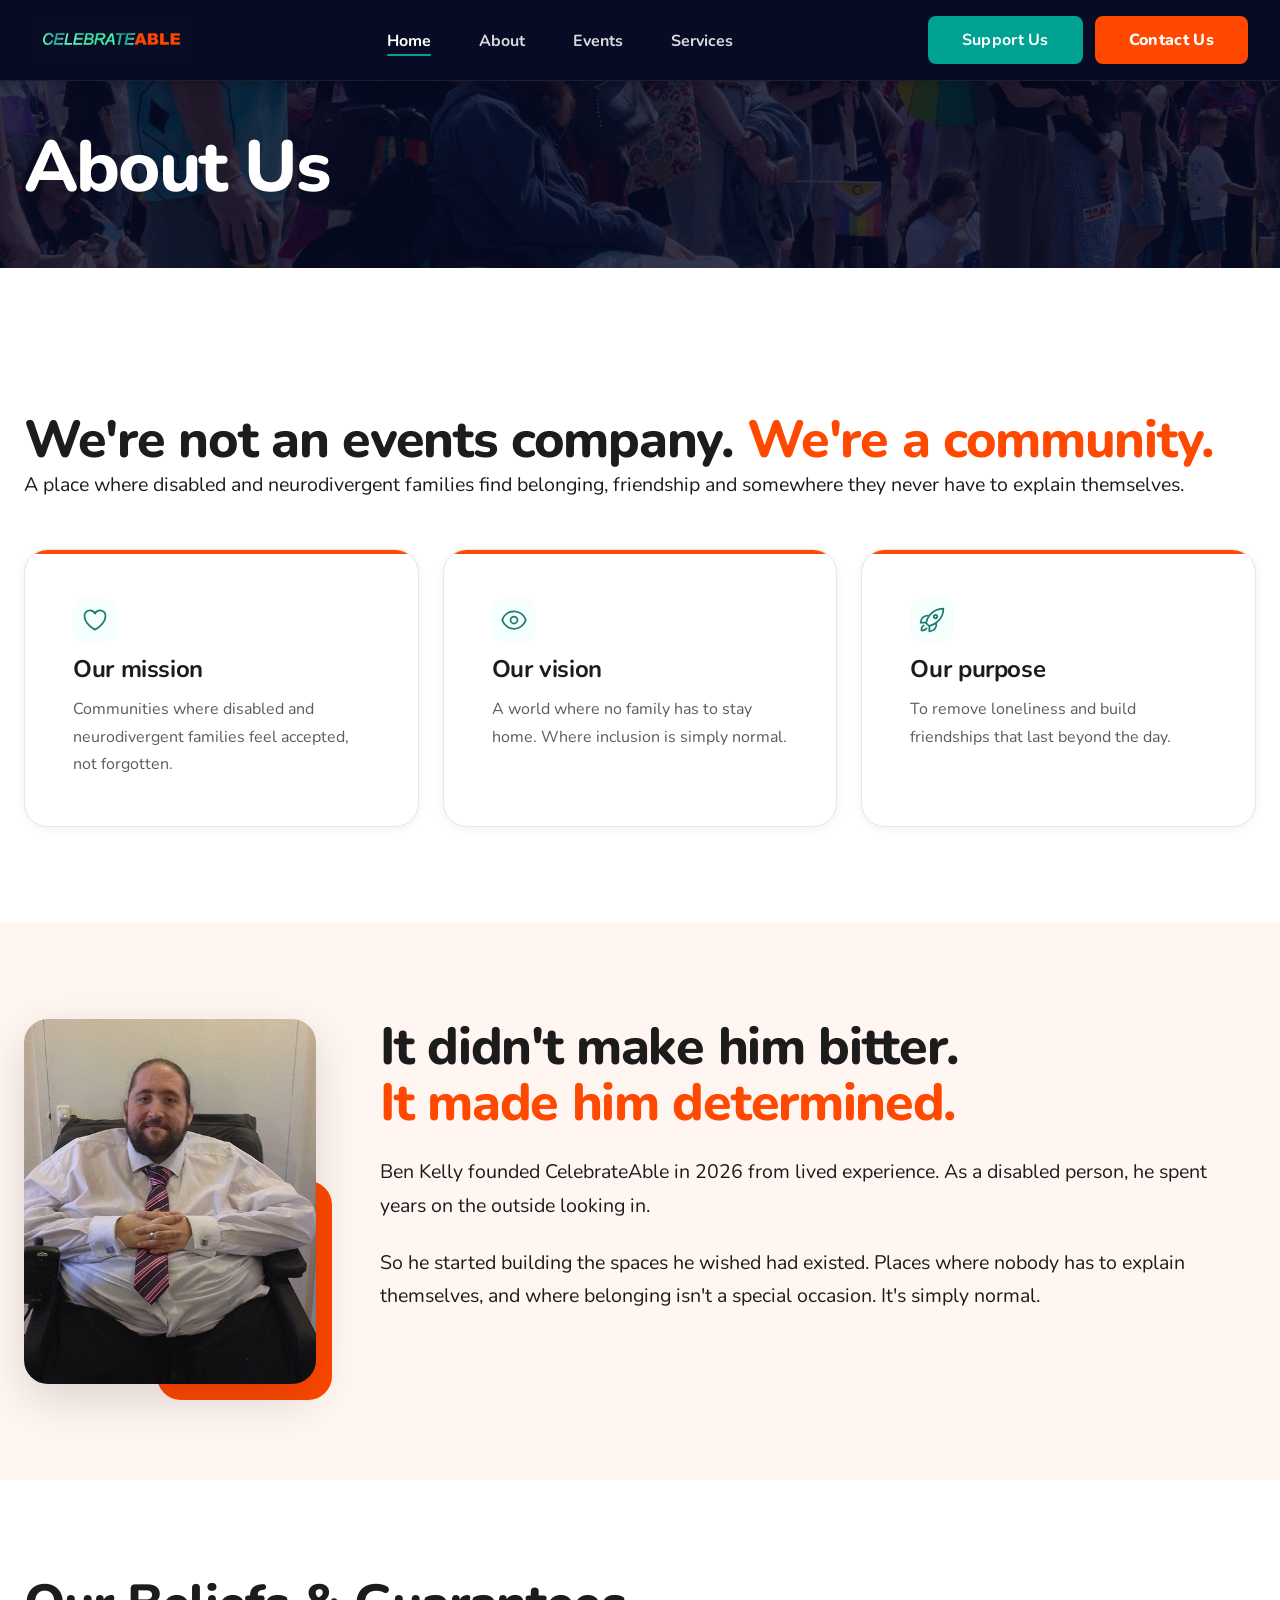
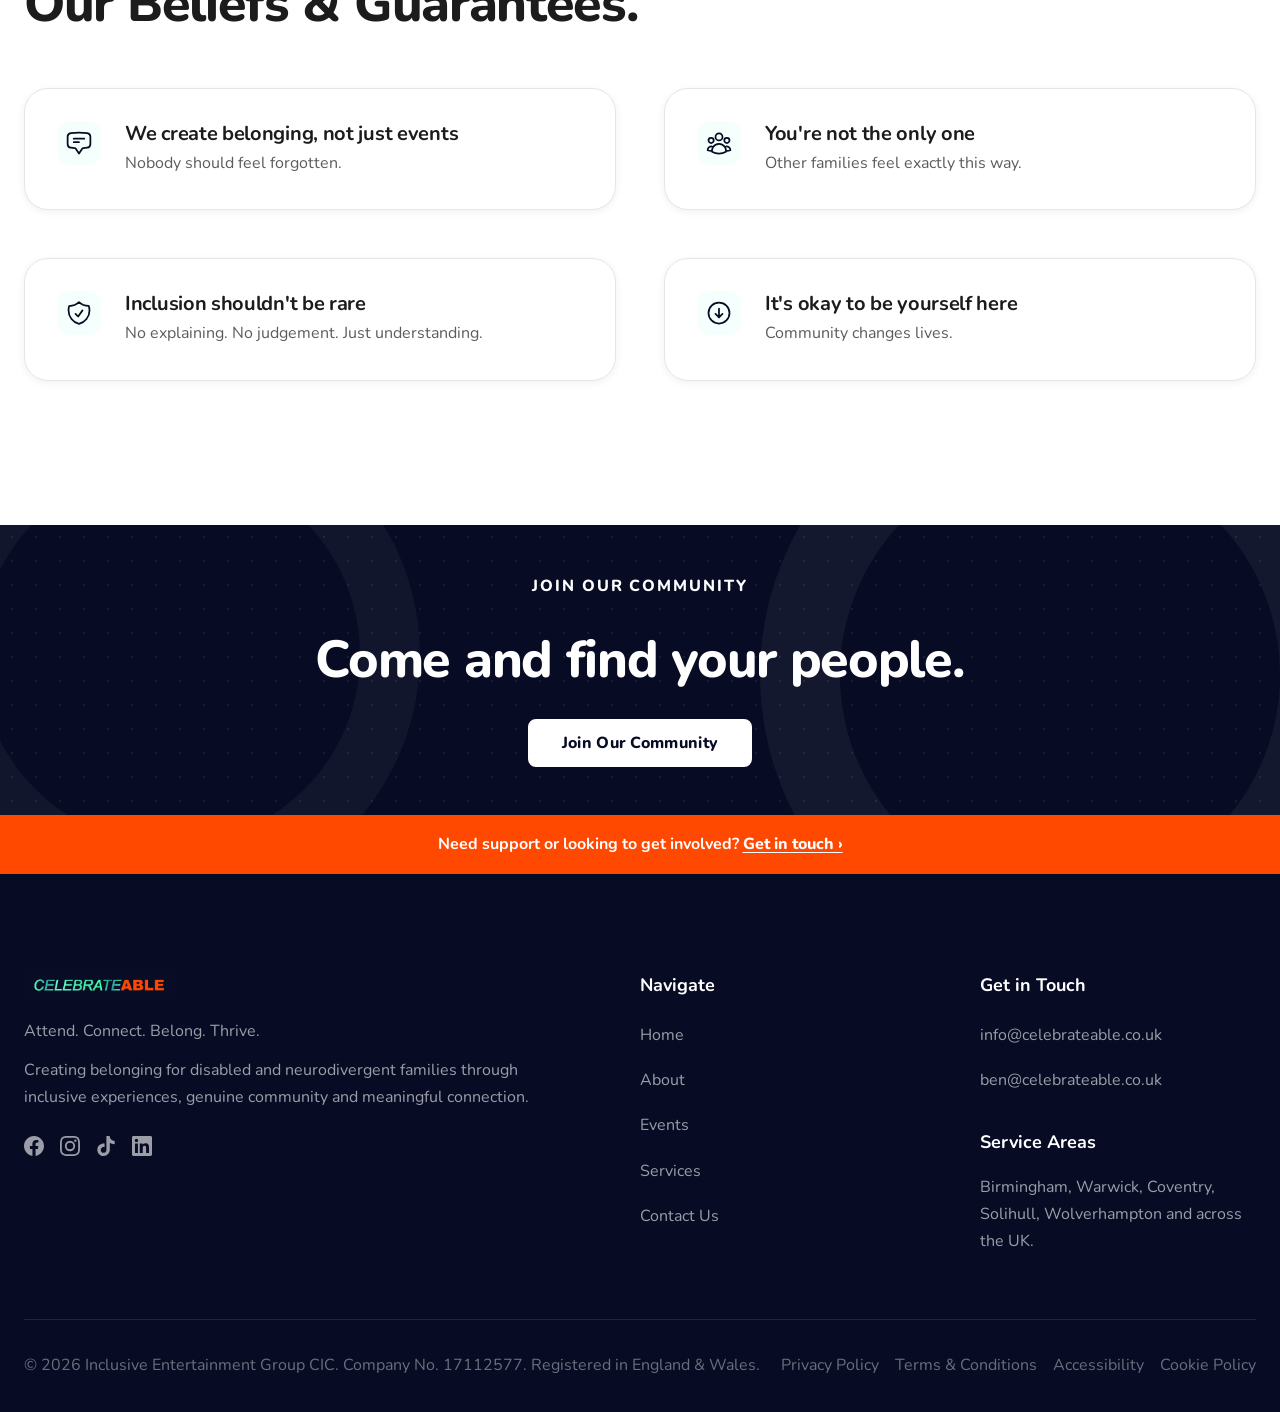
==== about.html @ f2189132 "Latest push - 20.07.26" ====
<!DOCTYPE html>
<html lang="en">
<head>
  <meta charset="UTF-8">
  <meta name="viewport" content="width=device-width, initial-scale=1.0">
  <title>About — CelebrateAble</title>
  <meta name="description" content="CelebrateAble was founded by Ben Kelly from lived experience, to create belonging for disabled and neurodivergent families.">
  <meta name="robots" content="index, follow">
  <link rel="canonical" href="https://celebrateable.co.uk/about">
  <meta property="og:title" content="About — CelebrateAble">
  <meta property="og:description" content="Founded from lived experience to create belonging for disabled and neurodivergent families.">
  <meta property="og:image" content="https://celebrateable.co.uk/assets/images/celebrateable-hero-banner.webp">
  <meta property="og:url" content="https://celebrateable.co.uk/about">
  <meta property="og:type" content="website">
  <link rel="icon" type="image/webp" href="../assets/images/celebrateable-favicon.webp">
  <link rel="apple-touch-icon" href="../assets/images/celebrateable-favicon.webp">
  <link rel="preconnect" href="https://fonts.googleapis.com">
  <link rel="preconnect" href="https://fonts.gstatic.com" crossorigin>
  <link href="https://fonts.googleapis.com/css2?family=Nunito:wght@400;600;700;800&display=swap" rel="stylesheet">
  <link rel="stylesheet" href="../assets/css/base.css">
</head>
<body>

  <!-- NAV -->
  <header>
    <nav class="lmy-nav" aria-label="Main navigation" id="main-nav">
      <div class="lmy-nav__inner">
        <a href="/" class="lmy-nav__logo" aria-label="CelebrateAble home">
          <img src="assets/images/celebrateable-logo.webp" alt="CelebrateAble" width="200" height="34">
        </a>
        <ul class="lmy-nav__links" id="nav-links" role="list">
          <li><a href="/" aria-current="page">Home</a></li>
          <li><a href="about.html">About</a></li>
          <li><a href="events.html">Events</a></li>
          <li><a href="services.html">Services</a></li>
        </ul>
        <div class="lmy-nav__cta">
          <a href="support.html" class="lmy-button lmy-button--primary">Support Us</a>
          <a href="contact.html" class="lmy-button lmy-button--accent">Contact Us</a>
        </div>
        <button class="lmy-nav__toggle" id="nav-toggle" aria-expanded="false" aria-controls="mobile-menu" aria-label="Open navigation menu" type="button">
          <span></span><span></span><span></span>
        </button>
      </div>
      <div class="lmy-nav__mobile-menu" id="mobile-menu" role="navigation" aria-label="Mobile navigation">
        <a href="/">Home</a>
        <a href="about.html">About</a>
        <a href="events.html">Events</a>
        <a href="services.html">Services</a>
        <div class="lmy-nav__mobile-cta">
          <a href="support.html" class="lmy-button lmy-button--secondary">Support Us</a>
          <a href="contact.html" class="lmy-button lmy-button--accent">Contact Us</a>
        </div>
      </div>
    </nav>
  </header>

  <main>

    <!-- ===== PAGE HEADER — compact dark band ===== -->
    <section class="lmy-page-header" aria-labelledby="hero-heading">
      <div class="lmy-container">
        <h1 id="hero-heading">About Us</h1>
      </div>
    </section>


    <div class="lmy-spacer" aria-hidden="true"></div>


    <!-- ===== WHO WE ARE — white opener ===== -->
    <section class="lmy-section-bottom-half" aria-labelledby="whoweare-heading">
      <div class="lmy-container">
        <div class="lmy-text-left lmy-fade-in">
          <h2 id="whoweare-heading">We're not an events company. <em class="lmy__heading-highlight">We're a community.</em></h2>
          <p>A place where disabled and neurodivergent families find belonging, friendship and somewhere they never have to explain themselves.</p>
        </div>
      </div>
    </section>


    <!-- ===== MISSION / VISION / PURPOSE — white ===== -->
    <section class="lmy-section-top-half" aria-labelledby="mvp-heading">
      <div class="lmy-container">
        <div class="lmy-grid">
          <div class="lmy-usp-tile lmy-fade-in">
            <div class="lmy-usp-tile__icon" aria-hidden="true"><svg xmlns="http://www.w3.org/2000/svg" fill="none" viewBox="0 0 24 24" stroke-width="1.5" stroke="currentColor"><path stroke-linecap="round" stroke-linejoin="round" d="M21 8.25c0-2.485-2.099-4.5-4.688-4.5-1.935 0-3.597 1.126-4.312 2.733-.715-1.607-2.377-2.733-4.313-2.733C5.1 3.75 3 5.765 3 8.25c0 7.22 9 12 9 12s9-4.78 9-12z"/></svg></div>
            <h3>Our mission</h3>
            <p class="lmy-text-secondary">Communities where disabled and neurodivergent families feel accepted, not forgotten.</p>
          </div>
          <div class="lmy-usp-tile lmy-fade-in">
            <div class="lmy-usp-tile__icon" aria-hidden="true"><svg xmlns="http://www.w3.org/2000/svg" fill="none" viewBox="0 0 24 24" stroke-width="1.5" stroke="currentColor"><path stroke-linecap="round" stroke-linejoin="round" d="M2.036 12.322a1.012 1.012 0 010-.639C3.423 7.51 7.36 4.5 12 4.5c4.638 0 8.573 3.007 9.963 7.178.07.207.07.431 0 .639C20.577 16.49 16.64 19.5 12 19.5c-4.638 0-8.573-3.007-9.963-7.178z"/><path stroke-linecap="round" stroke-linejoin="round" d="M15 12a3 3 0 11-6 0 3 3 0 016 0z"/></svg></div>
            <h3>Our vision</h3>
            <p class="lmy-text-secondary">A world where no family has to stay home. Where inclusion is simply normal.</p>
          </div>
          <div class="lmy-usp-tile lmy-fade-in">
            <div class="lmy-usp-tile__icon" aria-hidden="true"><svg xmlns="http://www.w3.org/2000/svg" fill="none" viewBox="0 0 24 24" stroke-width="1.5" stroke="currentColor"><path stroke-linecap="round" stroke-linejoin="round" d="M15.59 14.37a6 6 0 01-5.84 7.38v-4.8m5.84-2.58a14.98 14.98 0 006.16-12.12A14.98 14.98 0 009.631 8.41m5.96 5.96a14.926 14.926 0 01-5.841 2.58m-.119-8.54a6 6 0 00-7.381 5.84h4.8m2.581-5.84a14.927 14.927 0 00-2.58 5.84m2.699 2.7c-.103.021-.207.041-.311.06a15.09 15.09 0 01-2.448-2.448 14.9 14.9 0 01.06-.312m-2.24 2.39a4.493 4.493 0 00-1.757 4.306 4.493 4.493 0 004.306-1.758M16.5 9a1.5 1.5 0 11-3 0 1.5 1.5 0 013 0z"/></svg></div>
            <h3>Our purpose</h3>
            <p class="lmy-text-secondary">To remove loneliness and build friendships that last beyond the day.</p>
          </div>
        </div>
      </div>
    </section>





    <!-- ===== BEN'S STORY — light teal ===== -->
    <section class="lmy-section lmy-section--alt-orange" aria-labelledby="story-heading">
      <div class="lmy-container">
        <div class="lmy-story-split">
          <div class="lmy-story__media lmy-fade-in">
            <img src="../assets/images/benkelly.webp" alt="Ben Kelly, founder of CelebrateAble" class="lmy-story__img" loading="lazy">
          </div>
          <div class="lmy-stack lmy-fade-in">
            <h2 class="lmy-story__heading" id="story-heading">It didn't make him bitter.<br><em class="lmy__heading-highlight">It made him determined.</em></h2>
            <p>Ben Kelly founded CelebrateAble in 2026 from lived experience. As a disabled person, he spent years on the outside looking in.</p>
            <p>So he started building the spaces he wished had existed. Places where nobody has to explain themselves, and where belonging isn't a special occasion. It's simply normal.</p>
          </div>
        </div>
      </div>
    </section>






    <!-- ===== THE THINGS WE HOLD TO BE TRUE — light teal ===== -->
    <section class="lmy-section" aria-labelledby="believe-heading">
      <div class="lmy-container">
        <div class="lmy-section-header lmy-text-left lmy-fade-in">
          <h2 id="believe-heading">Our Beliefs & Guarantees.</h2>
        </div>
        <div class="lmy-beliefs lmy-fade-in">
          <div class="lmy-belief">
            <div class="lmy-belief__mark" aria-hidden="true"><svg xmlns="http://www.w3.org/2000/svg" fill="none" viewBox="0 0 24 24" stroke-width="1.5" stroke="currentColor"><path stroke-linecap="round" stroke-linejoin="round" d="M7.5 8.25h9m-9 3H12m-9.75 1.51c0 1.6 1.123 2.994 2.707 3.227 1.129.166 2.27.293 3.423.379.35.026.67.21.865.501L12 21l2.755-4.133a1.14 1.14 0 01.865-.501 48.172 48.172 0 003.423-.379c1.584-.233 2.707-1.626 2.707-3.228V6.741c0-1.602-1.123-2.995-2.707-3.228A48.394 48.394 0 0012 3c-2.392 0-4.744.175-7.043.513C3.373 3.746 2.25 5.14 2.25 6.741v6.018z"/></svg></div>
            <div class="lmy-belief__text">
              <h3>We create belonging, not just events</h3>
              <p>Nobody should feel forgotten.</p>
            </div>
          </div>
          <div class="lmy-belief">
            <div class="lmy-belief__mark" aria-hidden="true"><svg xmlns="http://www.w3.org/2000/svg" fill="none" viewBox="0 0 24 24" stroke-width="1.5" stroke="currentColor"><path stroke-linecap="round" stroke-linejoin="round" d="M18 18.72a9.094 9.094 0 003.741-.479 3 3 0 00-4.682-2.72m.94 3.198l.001.031c0 .225-.012.447-.037.666A11.944 11.944 0 0112 21c-2.17 0-4.207-.576-5.963-1.584A6.062 6.062 0 016 18.719m12 0a5.971 5.971 0 00-.941-3.197m0 0A5.995 5.995 0 0012 12.75a5.995 5.995 0 00-5.058 2.772m0 0a3 3 0 00-4.681 2.72 8.986 8.986 0 003.74.477m.94-3.197a5.971 5.971 0 00-.94 3.197M15 6.75a3 3 0 11-6 0 3 3 0 016 0zm6 3a2.25 2.25 0 11-4.5 0 2.25 2.25 0 014.5 0zm-13.5 0a2.25 2.25 0 11-4.5 0 2.25 2.25 0 014.5 0z"/></svg></div>
            <div class="lmy-belief__text">
              <h3>You're not the only one</h3>
              <p>Other families feel exactly this way.</p>
            </div>
          </div>
          <div class="lmy-belief">
            <div class="lmy-belief__mark" aria-hidden="true"><svg xmlns="http://www.w3.org/2000/svg" fill="none" viewBox="0 0 24 24" stroke-width="1.5" stroke="currentColor"><path stroke-linecap="round" stroke-linejoin="round" d="M9 12.75L11.25 15 15 9.75m-3-7.036A11.959 11.959 0 013.598 6 11.99 11.99 0 003 9.749c0 5.592 3.824 10.29 9 11.623 5.176-1.332 9-6.03 9-11.622 0-1.31-.21-2.571-.598-3.751h-.152c-3.196 0-6.1-1.248-8.25-3.285z"/></svg></div>
            <div class="lmy-belief__text">
              <h3>Inclusion shouldn't be rare</h3>
              <p>No explaining. No judgement. Just understanding.</p>
            </div>
          </div>
          <div class="lmy-belief">
            <div class="lmy-belief__mark" aria-hidden="true"><svg xmlns="http://www.w3.org/2000/svg" fill="none" viewBox="0 0 24 24" stroke-width="1.5" stroke="currentColor"><path stroke-linecap="round" stroke-linejoin="round" d="M9 12.75l3 3m0 0l3-3m-3 3v-7.5M21 12a9 9 0 11-18 0 9 9 0 0118 0z"/></svg></div>
            <div class="lmy-belief__text">
              <h3>It's okay to be yourself here</h3>
              <p>Community changes lives.</p>
            </div>
          </div>
        </div>
      </div>
    </section>



        <div class="lmy-spacer" aria-hidden="true"></div>




  </main>


        <!-- ===== COMMUNITY CTA — bold navy ===== -->
    <section class="lmy-section--blue lmy-section--blue-thin lmy-community-section" aria-labelledby="community-heading">
      <div class="lmy-community-ring" aria-hidden="true"></div>
      <div class="lmy-container">
        <div class="lmy-community-inner lmy-fade-in">
          <p class="lmy-section-label">Join Our community</p>
          <h2 id="community-heading">Come and find your people.</h2>
          <a href="events.html" class="lmy-button lmy-button--blue">Join Our Community</a>
        </div>
      </div>
    </section>



  <!-- ORANGE CTA BAR -->
  <div class="lmy-cta-bar" role="complementary" aria-label="Quick support link">
    <div class="lmy-cta-bar__inner">
      <p>Need support or looking to get involved? <a href="contact-us.html">Get in touch &rsaquo;</a></p>
    </div>
  </div>

  <!-- FOOTER -->
  <footer class="lmy-footer" aria-label="Site footer">
    <div class="lmy-container">
      <div class="lmy-footer__inner">
        <div class="lmy-footer__brand">
          <img src="../assets/images/celebrateable-logo.webp" alt="CelebrateAble" class="lmy-footer__logo" width="200" height="32">
          <p>Attend. Connect. Belong. Thrive.</p>
          <p>Creating belonging for disabled and neurodivergent families through inclusive experiences, genuine community and meaningful connection.</p>
          <div class="lmy-footer__social" aria-label="Social media links">
            <a href="https://facebook.com/profile.php?id=61583597405383" aria-label="Facebook" rel="noopener noreferrer" target="_blank"><svg xmlns="http://www.w3.org/2000/svg" width="20" height="20" fill="currentColor" viewBox="0 0 24 24" aria-hidden="true"><path d="M24 12.073c0-6.627-5.373-12-12-12s-12 5.373-12 12c0 5.99 4.388 10.954 10.125 11.854v-8.385H7.078v-3.47h3.047V9.43c0-3.007 1.792-4.669 4.533-4.669 1.312 0 2.686.235 2.686.235v2.953H15.83c-1.491 0-1.956.925-1.956 1.874v2.25h3.328l-.532 3.47h-2.796v8.385C19.612 23.027 24 18.062 24 12.073z"/></svg></a>
            <a href="https://instagram.com/CelebrateAbleUK" aria-label="Instagram" rel="noopener noreferrer" target="_blank"><svg xmlns="http://www.w3.org/2000/svg" width="20" height="20" fill="currentColor" viewBox="0 0 24 24" aria-hidden="true"><path d="M12 2.163c3.204 0 3.584.012 4.85.07 3.252.148 4.771 1.691 4.919 4.919.058 1.265.069 1.645.069 4.849 0 3.205-.012 3.584-.069 4.849-.149 3.225-1.664 4.771-4.919 4.919-1.266.058-1.644.07-4.85.07-3.204 0-3.584-.012-4.849-.07-3.26-.149-4.771-1.699-4.919-4.92-.058-1.265-.07-1.644-.07-4.849 0-3.204.013-3.583.07-4.849.149-3.227 1.664-4.771 4.919-4.919 1.266-.057 1.645-.069 4.849-.069zM12 0C8.741 0 8.333.014 7.053.072 2.695.272.273 2.69.073 7.052.014 8.333 0 8.741 0 12c0 3.259.014 3.668.072 4.948.2 4.358 2.618 6.78 6.98 6.98C8.333 23.986 8.741 24 12 24c3.259 0 3.668-.014 4.948-.072 4.354-.2 6.782-2.618 6.979-6.98.059-1.28.073-1.689.073-4.948 0-3.259-.014-3.667-.072-4.947-.196-4.354-2.617-6.78-6.979-6.98C15.668.014 15.259 0 12 0zm0 5.838a6.162 6.162 0 100 12.324 6.162 6.162 0 000-12.324zM12 16a4 4 0 110-8 4 4 0 010 8zm6.406-11.845a1.44 1.44 0 100 2.881 1.44 1.44 0 000-2.881z"/></svg></a>
            <a href="https://tiktok.com/@celebrateableuk" aria-label="TikTok" rel="noopener noreferrer" target="_blank"><svg xmlns="http://www.w3.org/2000/svg" width="20" height="20" fill="currentColor" viewBox="0 0 24 24" aria-hidden="true"><path d="M12.525.02c1.31-.02 2.61-.01 3.91-.02.08 1.53.63 3.09 1.75 4.17 1.12 1.11 2.7 1.62 4.24 1.79v4.03c-1.44-.05-2.89-.35-4.2-.97-.57-.26-1.1-.59-1.62-.93-.01 2.92.01 5.84-.02 8.75-.08 1.4-.54 2.79-1.35 3.94-1.31 1.92-3.58 3.17-5.91 3.21-1.43.08-2.86-.31-4.08-1.03-2.02-1.19-3.44-3.37-3.65-5.71-.02-.5-.03-1-.01-1.49.18-1.9 1.12-3.72 2.58-4.96 1.66-1.44 3.98-2.13 6.15-1.72.02 1.48-.04 2.96-.04 4.44-.99-.32-2.15-.23-3.02.37-.63.41-1.11 1.04-1.36 1.75-.21.51-.15 1.07-.14 1.61.24 1.64 1.82 3.02 3.5 2.87 1.12-.01 2.19-.66 2.77-1.61.19-.33.4-.67.41-1.06.1-1.79.06-3.57.07-5.36.01-4.03-.01-8.05.02-12.07z"/></svg></a>
            <a href="https://linkedin.com/company/celebrateableuk" aria-label="LinkedIn" rel="noopener noreferrer" target="_blank"><svg xmlns="http://www.w3.org/2000/svg" width="20" height="20" fill="currentColor" viewBox="0 0 24 24" aria-hidden="true"><path d="M20.447 20.452h-3.554v-5.569c0-1.328-.027-3.037-1.852-3.037-1.853 0-2.136 1.445-2.136 2.939v5.667H9.351V9h3.414v1.561h.046c.477-.9 1.637-1.85 3.37-1.85 3.601 0 4.267 2.37 4.267 5.455v6.286zM5.337 7.433a2.062 2.062 0 01-2.063-2.065 2.064 2.064 0 112.063 2.065zm1.782 13.019H3.555V9h3.564v11.452zM22.225 0H1.771C.792 0 0 .774 0 1.729v20.542C0 23.227.792 24 1.771 24h20.451C23.2 24 24 23.227 24 22.271V1.729C24 .774 23.2 0 22.222 0h.003z"/></svg></a>
          </div>
        </div>
        <div>
          <p class="lmy-footer__heading">Navigate</p>
          <ul class="lmy-footer__links">
            <li><a href="../index.html">Home</a></li>
            <li><a href="about.html">About</a></li>
            <li><a href="events.html">Events</a></li>
            <li><a href="services.html">Services</a></li>
            <li><a href="contact-us.html">Contact Us</a></li>
          </ul>
        </div>
        <div>
          <p class="lmy-footer__heading">Get in Touch</p>
          <ul class="lmy-footer__links">
            <li><a href="mailto:info@celebrateable.co.uk">info@celebrateable.co.uk</a></li>
            <li><a href="mailto:ben@celebrateable.co.uk">ben@celebrateable.co.uk</a></li>
          </ul>
          <p class="lmy-footer__heading lmy-footer__heading--spaced">Service Areas</p>
          <p class="lmy-footer__note">Birmingham, Warwick, Coventry, Solihull, Wolverhampton and across the UK.</p>
        </div>
      </div>
      <div class="lmy-footer__bottom">
        <p>&copy; 2026 Inclusive Entertainment Group CIC. Company No. 17112577. Registered in England &amp; Wales.</p>
        <nav class="lmy-footer__legal" aria-label="Legal pages">
          <a href="privacy-policy.html">Privacy Policy</a>
          <a href="terms-and-conditions.html">Terms &amp; Conditions</a>
          <a href="accessibility-statement.html">Accessibility</a>
          <a href="cookie-policy.html">Cookie Policy</a>
        </nav>
      </div>
    </div>
  </footer>

  <script src="../assets/js/nav.js" type="module"></script>
  <script src="../assets/js/animations.js" type="module"></script>
  <script src="../assets/js/main.js" type="module"></script>

</body>
</html>
---- assets/css/base.css ----
/* ============================================================
   1. TOKENS
   ============================================================ */

:root {
  /* Brand */
  --lmy-color-brand-primary:         #00A393;
  --lmy-color-brand-primary-hover:   #008578;
  --lmy-color-brand-accent:          #FF4800;
  --lmy-color-brand-accent-hover:    #D93E00;

  /* Pastels — light versions of brand colours */
  --lmy-color-bg-teal-light:         #E8F7F6;
  --lmy-color-bg-orange-light:       #FFF0EB;

  /* Neutrals */
  --lmy-color-neutral-900:           #111916;
  --lmy-color-neutral-700:           #5C5C5C;
  --lmy-color-neutral-300:           #DDDDDD;
  --lmy-color-white:                 #FFFFFF;

  /* Backgrounds */
  --lmy-color-bg-base:               #FFFFFF;
  --lmy-color-bg-section:            #f4fffe;
  --lmy-color-bg-section-alt:        #fff6f2;
  --lmy-color-bg-surface:            #D4EFED;
  --lmy-color-bg-dark:               #070C24;



  /* Text */
  --lmy-color-text-primary:          #1C1C1C;
  --lmy-color-text-secondary:        #5C5C5C;
  --lmy-color-text-inverse:          #FFFFFF;
  --lmy-color-text-accent:           #1A7D70;

  /* Borders */
  --lmy-color-border-primary:        #E2E8E7;
  --lmy-color-border-focus:          #1A7D70;

  /* States */
  --lmy-color-disabled:              #DDDDDD;

  /* Typography */
  --lmy-font-family-heading:         'Nunito', sans-serif;
  --lmy-font-family-body:            'Nunito', sans-serif;
  --lmy-font-size-h1:                4.5rem;
  --lmy-font-size-h2:                3.25rem;
  --lmy-font-size-h3:                1.5rem;
  --lmy-font-size-h4:                1.25rem;
  --lmy-font-size-h5:                1.125rem;
  --lmy-font-size-body:              1.225rem;
  --lmy-font-size-body-sm:           1rem;
  --lmy-font-size-button:            1rem;
  --lmy-font-size-caption:           1rem;
  --lmy-font-weight-heading:         800;
  --lmy-font-weight-subheading:      700;
  --lmy-font-weight-body:            400;
  --lmy-font-weight-button:          700;
  --lmy-line-height-heading:         1.08;
  --lmy-line-height-body:            1.7;
  --lmy-line-height-button:          1;
  --lmy-letter-spacing-heading:      -0.025em;
  --lmy-letter-spacing-body:         0em;
  --lmy-letter-spacing-button:       0.02em;
  --lmy-letter-spacing-label:        0.12em;

  /* Spacing (px) */
  --lmy-space-2xs:  4px;
  --lmy-space-xs:   8px;
  --lmy-space-sm:   12px;
  --lmy-space-md:   16px;
  --lmy-space-lg:   24px;
  --lmy-space-xl:   32px;
  --lmy-space-2xl:  48px;
  --lmy-space-3xl:  64px;
  --lmy-space-4xl:  96px;
  --lmy-space-5xl:  128px;

  /* Layout */
  --lmy-container-max-width:         1320px;
  --lmy-container-max-width-wide:    1480px;
  --lmy-container-max-width-narrow:  820px;
  --lmy-container-padding:           24px;
  --lmy-section-padding-y:           96px;
  --lmy-grid-gap:                    24px;
  --lmy-section-padding-y-half: 48px;


  /* Radius (px) */
  --lmy-radius-sm:   4px;
  --lmy-radius-md:   8px;
  --lmy-radius-lg:   12px;
  --lmy-radius-xl:   16px;
  --lmy-radius-2xl:  24px;
  --lmy-radius-3xl:  32px;
  --lmy-radius-pill: 999px;

  /* Borders */
  --lmy-border-width: 1px;
  --lmy-border-style: solid;

  /* Shadows */
  --lmy-shadow-sm:      0 2px 8px rgba(0,0,0,0.06);
  --lmy-shadow-md:      0 4px 16px rgba(0,0,0,0.08);
  --lmy-shadow-lg:      0 8px 32px rgba(0,0,0,0.10);
  --lmy-shadow-xl:      0 16px 48px rgba(0,0,0,0.14);
  --lmy-shadow-accent:  0 8px 32px rgba(255,72,0,0.30);
  --lmy-shadow-primary: 0 8px 32px rgba(0,163,147,0.28);

  /* Transitions */
  --lmy-transition-fast:     150ms ease;
  --lmy-transition-standard: 250ms ease;
  --lmy-transition-slow:     400ms ease;

  /* Z-index */
  --lmy-z-dropdown: 100;
  --lmy-z-sticky:   200;

  /* Buttons */
  --lmy-button-padding-y: 14px;
  --lmy-button-padding-x: 32px;
  --lmy-button-radius:    var(--lmy-radius-md);
}


/* ============================================================
   2. RESET & BASE
   ============================================================ */

*,
*::before,
*::after {
  box-sizing: border-box;
  margin: 0;
  padding: 0;
}

html {
  scroll-behavior: smooth;
  -webkit-text-size-adjust: 100%;
}

body {
  background-color: var(--lmy-color-bg-base);
  color: var(--lmy-color-text-primary);
  font-family: var(--lmy-font-family-body);
  font-size: var(--lmy-font-size-body);
  font-weight: var(--lmy-font-weight-body);
  line-height: var(--lmy-line-height-body);
  -webkit-font-smoothing: antialiased;
  padding-top: 68px;
}

img,
video {
  display: block;
  max-width: 100%;
  height: auto;
}

a {
  color: var(--lmy-color-text-accent);
  text-decoration: underline;
  transition: color var(--lmy-transition-fast);
}

a:hover {
  color: var(--lmy-color-brand-primary-hover);
}

ul,
ol {
  list-style: none;
}

button {
  cursor: pointer;
  border: none;
  background: none;
  font-family: inherit;
}

input,
textarea,
select {
  font-family: inherit;
  font-size: var(--lmy-font-size-body-sm);
}

blockquote {
  margin: 0;
}

@media (prefers-reduced-motion: reduce) {
  *,
  *::before,
  *::after {
    animation-duration: 0.01ms !important;
    transition-duration: 0.01ms !important;
    scroll-behavior: auto !important;
  }
}


/* ============================================================
   3. TYPOGRAPHY
   ============================================================ */

h1,
.h1 {
  font-family: var(--lmy-font-family-heading);
  font-size: var(--lmy-font-size-h1);
  font-weight: 800;
  line-height: var(--lmy-line-height-heading);
  letter-spacing: var(--lmy-letter-spacing-heading);
  color: var(--lmy-color-text-primary);
}

h2,
.h2 {
  font-family: var(--lmy-font-family-heading);
  font-size: var(--lmy-font-size-h2);
  font-weight: 800;
  line-height: var(--lmy-line-height-heading);
  letter-spacing: var(--lmy-letter-spacing-heading);
  color: var(--lmy-color-text-primary);
}

h3,
.h3 {
  font-family: var(--lmy-font-family-heading);
  font-size: var(--lmy-font-size-h3);
  font-weight: 700;
  line-height: 1.25;
  letter-spacing: -0.015em;
  color: var(--lmy-color-text-primary);
}

h4,
.h4 {
  font-family: var(--lmy-font-family-heading);
  font-size: var(--lmy-font-size-h4);
  font-weight: 700;
  line-height: 1.3;
  letter-spacing: -0.01em;
  color: var(--lmy-color-text-primary);
}

h5,
.h5 {
  font-family: var(--lmy-font-family-heading);
  font-size: var(--lmy-font-size-h5);
  font-weight: 700;
  line-height: 1.4;
  color: var(--lmy-color-text-primary);
}

p {
  font-size: var(--lmy-font-size-body);
  line-height: var(--lmy-line-height-body);
  color: var(--lmy-color-text-primary);
}

.lmy-text-center p {
  margin-left: auto;
  margin-right: auto;
}

.lmy-text-secondary {
  color: var(--lmy-color-text-secondary);
  font-size: var(--lmy-font-size-body-sm);
}

.lmy-section-label {
  display: inline-block;
  font-size: var(--lmy-font-size-caption);
  font-weight: 800;
  letter-spacing: var(--lmy-letter-spacing-label);
  text-transform: uppercase;
  color: var(--lmy-color-brand-accent);
}

/* On dark teal backgrounds, the label softens to white */
.lmy-section--teal .lmy-section-label {
  color: rgba(255, 255, 255, 0.75);
}


.lmy__heading-highlight {
  font-style: normal;
  color: var(--lmy-color-brand-accent);
}



/* ============================================================
   4. UTILITIES
   ============================================================ */

.lmy-stack {
  display: flex;
  flex-direction: column;
  gap: var(--lmy-space-lg);
}

.lmy-stack--sm {
  gap: var(--lmy-space-sm);
}

.lmy-stack--md {
  gap: var(--lmy-space-md);
}

.lmy-stack--xl {
  gap: var(--lmy-space-xl);
}

.lmy-stack--2xl {
  gap: var(--lmy-space-2xl);
}

.lmy-cluster {
  display: flex;
  flex-wrap: wrap;
  gap: var(--lmy-space-md);
  align-items: center;
}


.lmy-hero-cluster {
  display: flex;
  flex-wrap: wrap;
  gap: var(--lmy-space-md);
  align-items: center;
  margin-top: var(--lmy-space-lg);
}



.lmy-grid {
  display: grid;
  grid-template-columns: 1fr;
  gap: var(--lmy-grid-gap);
}

.lmy-grid--2col {
  display: grid;
  grid-template-columns: 1fr;
  gap: var(--lmy-grid-gap);
}

.lmy-flex {
  display: flex;
}

.lmy-align-center {
  align-items: center;
}

.lmy-align-start {
  align-items: flex-start;
}

.lmy-justify-center {
  justify-content: center;
}

.lmy-justify-between {
  justify-content: space-between;
}

.lmy-text-center {
  text-align: center;
}

.lmy-text-left {
  text-align: left;
}

/* Spacing helpers — replace one-off inline margins */
.lmy-mt-lg {
  margin-top: var(--lmy-space-lg);
}

.lmy-mt-xl {
  margin-top: var(--lmy-space-xl);
}

.lmy-mt-2xl {
  margin-top: var(--lmy-space-2xl);
}

.lmy-width-auto {
  width: auto;
}

.lmy-sr-only {
  position: absolute;
  width: 1px;
  height: 1px;
  padding: 0;
  margin: -1px;
  overflow: hidden;
  clip: rect(0, 0, 0, 0);
  white-space: nowrap;
  border: 0;
}

@media (min-width: 768px) {
  .lmy-grid {
    grid-template-columns: repeat(2, 1fr);
  }

  .lmy-grid--2col {
    grid-template-columns: repeat(2, 1fr);
  }
}

@media (min-width: 1200px) {
  .lmy-grid {
    grid-template-columns: repeat(3, 1fr);
  }
}


/* ============================================================
   5. COMPONENTS
   ============================================================ */

/* --- Buttons --- */

.lmy-button {
  display: inline-flex;
  align-items: center;
  justify-content: center;
  gap: var(--lmy-space-xs);
  padding: var(--lmy-button-padding-y) var(--lmy-button-padding-x);
  border-radius: var(--lmy-button-radius);
  font-family: var(--lmy-font-family-body);
  font-size: var(--lmy-font-size-button);
  font-weight: 700;
  letter-spacing: var(--lmy-letter-spacing-button);
  line-height: var(--lmy-line-height-button);
  text-decoration: none;
  transition:
    background-color var(--lmy-transition-standard),
    color var(--lmy-transition-standard),
    box-shadow var(--lmy-transition-standard),
    border-color var(--lmy-transition-standard),
    transform var(--lmy-transition-fast);
  cursor: pointer;
  border: 2px solid transparent;
  white-space: nowrap;
}

.lmy-button:focus-visible {
  outline: 2px solid var(--lmy-color-border-focus);
  outline-offset: 3px;
}

.lmy-button--primary {
  background-color: var(--lmy-color-brand-primary);
  color: #fff;
  border-color: var(--lmy-color-brand-primary);
}

.lmy-button--primary:hover {
  background-color: var(--lmy-color-brand-primary-hover);
  border-color: var(--lmy-color-brand-primary-hover);
  box-shadow: var(--lmy-shadow-primary);
  color: #fff;
  transform: translateY(-1px);
}

.lmy-button--accent {
  background-color: var(--lmy-color-brand-accent);
  color: #fff;
  border-color: var(--lmy-color-brand-accent);
  font-weight: 800;
}

.lmy-button--accent:hover {
  background-color: var(--lmy-color-brand-accent-hover);
  border-color: var(--lmy-color-brand-accent-hover);
  color: #fff;
  transform: translateY(-1px);
  box-shadow: var(--lmy-shadow-accent);
}

.lmy-button--secondary {
  background-color: transparent;
  color: var(--lmy-color-brand-primary);
  border-color: var(--lmy-color-brand-primary);
}

.lmy-button--secondary:hover {
  background-color: var(--lmy-color-brand-primary);
  color: #fff;
  transform: translateY(-1px);
}

.lmy-button--dark-blue {
  background-color: var(--lmy-color-bg-dark);
  color: var(--lmy-color-bg-base);
  border-color: var(--lmy-color-bg-dark);
}

.lmy-button--dark-blue:hover {
  background-color: var(--lmy-color-bg-dark);
  color: var(--lmy-color-bg-base);
  transform: translateY(-1px);
}


.lmy-button--white {
  background-color: #fff;
  color: var(--lmy-color-brand-primary);
  border-color: #fff;
  font-weight: 800;
}

.lmy-button--blue {
  background-color: #fff;
  color: var(--lmy-color-bg-dark);
  border-color: #fff;
  font-weight: 800;
}


.lmy-button--white:hover {
  background-color: var(--lmy-color-bg-section);
  border-color: var(--lmy-color-bg-section);
  transform: translateY(-1px);
}

.lmy-button--white-outline {
  background-color: transparent;
  color: #fff;
  border-color: rgba(255, 255, 255, 0.55);
}

.lmy-button--white-outline:hover {
  background-color: rgba(255, 255, 255, 0.12);
  border-color: #fff;
  color: #fff;
}

.lmy-button--ghost {
  background-color: transparent;
  color: var(--lmy-color-brand-primary);
  border-color: transparent;
}

.lmy-button--ghost:hover {
  color: var(--lmy-color-brand-primary-hover);
}

.lmy-button--full {
  width: 100%;
}

.lmy-button--disabled,
.lmy-button[disabled] {
  background-color: var(--lmy-color-disabled);
  color: var(--lmy-color-text-secondary);
  border-color: var(--lmy-color-disabled);
  pointer-events: none;
}

@media (max-width: 767px) {
  .lmy-button {
    width: 100%;
    justify-content: center;
  }

  .lmy-cluster .lmy-button {
    flex: 1 1 100%;
  }
}

/* --- Cards --- */

.lmy-card {
  background-color: #fff;
  border-radius: var(--lmy-radius-2xl);
  box-shadow: var(--lmy-shadow-sm);
  border: 1px solid var(--lmy-color-border-primary);
  overflow: hidden;
  display: flex;
  flex-direction: column;
  transition:
    transform var(--lmy-transition-standard),
    box-shadow var(--lmy-transition-standard);
}

.lmy-card:hover {
  transform: translateY(-4px);
  box-shadow: var(--lmy-shadow-lg);
}

.lmy-card__image {
  overflow: hidden;
  flex-shrink: 0;
}

.lmy-card__image img {
  width: 100%;
  height: 220px;
  object-fit: cover;
  display: block;
  transition: transform var(--lmy-transition-slow);
}

.lmy-card:hover .lmy-card__image img {
  transform: scale(1.04);
}

.lmy-card__body {
  padding: var(--lmy-space-xl);
  display: flex;
  flex-direction: column;
  gap: var(--lmy-space-md);
  flex: 1;
}

/* --- Badges --- */

.lmy-badge {
  display: inline-flex;
  align-items: center;
  padding: 5px 14px;
  border-radius: 4px;
  font-size: var(--lmy-font-size-caption);
  font-weight: 700;
  letter-spacing: 0.06em;
  text-transform: uppercase;
  line-height: 1;
}

.lmy-badge--primary {
  background-color: var(--lmy-color-brand-primary);
  color: #fff;
  padding: 12px 24px;
  margin-bottom: 8px;
  border-radius: 12px;
}

.lmy-badge--accent {
  background-color: var(--lmy-color-brand-accent);
  color: #fff;
  padding: 12px;
  opacity: 0.5;
  margin-bottom: 8px;
}

.lmy-badge--neutral {
  background-color: var(--lmy-color-bg-dark);
  color: var(--lmy-color-text-inverse);
  padding: 12px;
  opacity: 0.8;
  margin-bottom: 8px;
}

/* --- Inputs --- */

.lmy-label {
  display: block;
  font-size: var(--lmy-font-size-body-sm);
  font-weight: 700;
  color: var(--lmy-color-text-primary);
  margin-bottom: var(--lmy-space-xs);
}

.lmy-input,
.lmy-textarea,
.lmy-select {
  width: 100%;
  padding: var(--lmy-space-sm) var(--lmy-space-md);
  border-radius: var(--lmy-radius-md);
  border: 1px solid var(--lmy-color-border-primary);
  background-color: #fff;
  color: var(--lmy-color-text-primary);
  font-size: var(--lmy-font-size-body-sm);
  font-family: inherit;
  transition:
    border-color var(--lmy-transition-fast),
    box-shadow var(--lmy-transition-fast);
  appearance: none;
}

.lmy-input:focus,
.lmy-textarea:focus,
.lmy-select:focus {
  outline: none;
  border-color: var(--lmy-color-border-focus);
  box-shadow: 0 0 0 3px rgba(26, 125, 112, 0.15);
}

.lmy-textarea {
  resize: vertical;
  min-height: 120px;
}

/* --- Navigation --- */

.lmy-nav {
  background-color: var(--lmy-color-bg-dark);
  position: fixed;
  top: 0;
  left: 0;
  right: 0;
  width: 100%;
  z-index: var(--lmy-z-sticky);
  border-bottom: 1px solid rgba(255, 255, 255, 0.08);
  box-shadow: 0 2px 12px rgba(0, 0, 0, 0.25);
}

.lmy-nav__inner {
  width: 100%;
  padding: 0 var(--lmy-space-xl);
  display: flex;
  align-items: center;
  justify-content: space-between;
  gap: var(--lmy-space-lg);
  height: 80px;
}

.lmy-nav__logo {
  flex-shrink: 0;
  text-decoration: none;
  line-height: 1;
}

.lmy-nav__logo img {
  height: 34px;
  width: auto;
  display: block;
}

.lmy-nav__links {
  display: none;
  gap: var(--lmy-space-2xl);
  list-style: none;
  margin: 0 auto;
}

.lmy-nav__links a {
  font-size: var(--lmy-font-size-body-sm);
  font-weight: 700;
  color: rgba(255, 255, 255, 0.85);
  text-decoration: none;
  transition: color var(--lmy-transition-fast);
  white-space: nowrap;
  position: relative;
  padding-bottom: 2px;
}

.lmy-nav__links a::after {
  content: '';
  position: absolute;
  bottom: -2px;
  left: 0;
  right: 0;
  height: 2px;
  background-color: var(--lmy-color-brand-primary);
  border-radius: var(--lmy-radius-pill);
  transform: scaleX(0);
  transition: transform var(--lmy-transition-standard);
}

.lmy-nav__links a:hover::after,
.lmy-nav__links a[aria-current="page"]::after {
  transform: scaleX(1);
}

.lmy-nav__links a:hover,
.lmy-nav__links a[aria-current="page"] {
  color: #fff;
}

.lmy-nav__cta {
  display: none;
  gap: var(--lmy-space-sm);
  align-items: center;
  flex-shrink: 0;
}

.lmy-nav__toggle {
  display: flex;
  flex-direction: column;
  justify-content: center;
  gap: 5px;
  width: 44px;
  height: 44px;
  padding: var(--lmy-space-xs);
  cursor: pointer;
  background: none;
  border: none;
  flex-shrink: 0;
}

.lmy-nav__toggle span {
  display: block;
  width: 22px;
  height: 2px;
  background-color: #fff;
  border-radius: var(--lmy-radius-pill);
  transition:
    transform var(--lmy-transition-standard),
    opacity var(--lmy-transition-standard);
  transform-origin: center;
}

.lmy-nav__toggle:focus-visible {
  outline: 2px solid var(--lmy-color-border-focus);
  outline-offset: 2px;
  border-radius: var(--lmy-radius-sm);
}

.lmy-nav--open .lmy-nav__toggle span:nth-child(1) {
  transform: translateY(7px) rotate(45deg);
}

.lmy-nav--open .lmy-nav__toggle span:nth-child(2) {
  opacity: 0;
  transform: scaleX(0);
}

.lmy-nav--open .lmy-nav__toggle span:nth-child(3) {
  transform: translateY(-7px) rotate(-45deg);
}

.lmy-nav__mobile-menu {
  display: none;
  flex-direction: column;
  position: absolute;
  top: 68px;
  left: 0;
  right: 0;
  background-color: var(--lmy-color-bg-dark);
  border-bottom: 1px solid rgba(255, 255, 255, 0.08);
  padding: var(--lmy-space-lg) var(--lmy-space-xl);
  box-shadow: var(--lmy-shadow-md);
  transform: translateY(-8px);
  opacity: 0;
  transition:
    transform var(--lmy-transition-standard),
    opacity var(--lmy-transition-standard);
  pointer-events: none;
}

.lmy-nav--open .lmy-nav__mobile-menu {
  display: flex;
  transform: translateY(0);
  opacity: 1;
  pointer-events: auto;
}

.lmy-nav__mobile-menu a {
  font-size: var(--lmy-font-size-body);
  font-weight: 700;
  color: rgba(255, 255, 255, 0.85);
  text-decoration: none;
  padding: var(--lmy-space-md) 0;
  transition: color var(--lmy-transition-fast);
}

.lmy-nav__mobile-menu .lmy-nav__mobile-cta {
  border-bottom: none;
}

.lmy-nav__mobile-menu a:hover {
  color: #fff;
}

.lmy-nav__mobile-cta {
  display: flex;
  flex-direction: column;
  gap: var(--lmy-space-md);
  padding-top: var(--lmy-space-md);
}

@media (min-width: 999px) {
  .lmy-nav__links {
    display: flex;
  }

  .lmy-nav__cta {
    display: flex;
  }

  .lmy-nav__toggle {
    display: none;
  }

  .lmy-nav__mobile-menu {
    display: none !important;
  }
}




/* --- FAQ accordion --- */

.lmy-faq-list {
  display: flex;
  flex-direction: column;
}

.lmy-faq-item {
  border-bottom: 1px solid var(--lmy-color-border-primary);
}

.lmy-faq-item:first-child {
  border-top: 1px solid var(--lmy-color-border-primary);
}

.lmy-faq__question {
  width: 100%;
  display: flex;
  align-items: center;
  justify-content: space-between;
  padding: var(--lmy-space-lg) 0;
  font-family: var(--lmy-font-family-heading);
  font-size: var(--lmy-font-size-h5);
  font-weight: 700;
  color: var(--lmy-color-text-primary);
  cursor: pointer;
  background: none;
  border: none;
  text-align: left;
  gap: var(--lmy-space-md);
  transition: color var(--lmy-transition-fast);
}

.lmy-faq__question:hover {
  color: var(--lmy-color-brand-primary);
}

.lmy-faq__question:focus-visible {
  outline: 2px solid var(--lmy-color-border-focus);
  outline-offset: 2px;
  border-radius: var(--lmy-radius-sm);
}

.lmy-faq__icon {
  width: 24px;
  height: 24px;
  flex-shrink: 0;
  stroke: var(--lmy-color-brand-primary);
  transition: transform var(--lmy-transition-standard);
}

.lmy-faq__question[aria-expanded="true"] .lmy-faq__icon {
  transform: rotate(45deg);
}

.lmy-faq__answer {
  display: grid;
  grid-template-rows: 0fr;
  color: var(--lmy-color-text-secondary);
  font-size: var(--lmy-font-size-body-sm);
  line-height: var(--lmy-line-height-body);
  transition: grid-template-rows var(--lmy-transition-standard);
}

.lmy-faq__answer[data-open="true"] {
  grid-template-rows: 1fr;
}

.lmy-faq__answer > div {
  overflow: hidden;
}

.lmy-faq__answer > div > p {
  padding-bottom: var(--lmy-space-lg);
  margin: 0;
}

.lmy-faq__answer[hidden] {
  display: none;
}


/* ============================================================
   6. SECTIONS
   ============================================================ */

/* --- Base section + background modifiers --- */

.lmy-section {
  padding: var(--lmy-section-padding-y) 0;
  background-color: var(--lmy-color-bg-base);
}

.lmy-section-bottom-half {
  padding: var(--lmy-section-padding-y) 0 var(--lmy-section-padding-y-half) 0;
  background-color: var(--lmy-color-bg-base);
}

.lmy-section-top-half {
  padding: 0px 0px var(--lmy-section-padding-y) 0px;
  background-color: var(--lmy-color-bg-base);
}


.lmy-section--alt {
  background-color: var(--lmy-color-bg-section);
}

.lmy-section--alt-orange {
  background-color: var(--lmy-color-bg-section-alt);
}


.lmy-section--surface {
  background-color: var(--lmy-color-bg-surface);
}

.lmy-section--white {
  background-color: #fff;
}

/* Bold teal section */
.lmy-section--teal {
  background-color: var(--lmy-color-brand-primary);
  padding: var(--lmy-space-5xl) 0;
  position: relative;
  overflow: hidden
}

.lmy-section--teal-slim {
  background-color: var(--lmy-color-brand-primary);
  padding: var(--lmy-space-xl) 0;
  position: relative;
  overflow: hidden
}

/* Bold teal section */
.lmy-section--blue {
  background-color: var(--lmy-color-bg-dark);
  padding: var(--lmy-space-5xl) 0;
  position: relative;
  overflow: hidden;
}



.lmy-section--teal::before {
  content: '';
  position: absolute;
  inset: 0;
  background-image: radial-gradient(rgba(255, 255, 255, 0.07) 1.5px, transparent 1.5px);
  background-size: 24px 24px;
  pointer-events: none;
}

.lmy-section--blue::before {
  content: '';
  position: absolute;
  inset: 0;
  background-image: radial-gradient(rgba(255, 255, 255, 0.07) 1.5px, transparent 1.5px);
  background-size: 24px 24px;
  pointer-events: none;
}

.lmy-section--teal h1,
.lmy-section--teal h2,
.lmy-section--teal h3,
.lmy-section--teal h4,
.lmy-section--teal h5,
.lmy-section--teal p {
  color: #fff;
}

/* Thin variant — used for the Community moment */
.lmy-section--teal-thin {
  padding: var(--lmy-space-3xl) 0;
}


.lmy-section--blue h1,
.lmy-section--blue h2,
.lmy-section--blue h3,
.lmy-section--blue h4,
.lmy-section--blue h5,
.lmy-section--blue p {
  color: #fff;
}

/* Thin variant — used for the Community moment */
.lmy-section--blue-thin {
  padding: var(--lmy-space-2xl) 0;
}

/* --- Containers --- */

.lmy-container {
  width: 100%;
  max-width: var(--lmy-container-max-width);
  margin: 0 auto;
  padding: 0 var(--lmy-container-padding);
}

.lmy-container--wide {
  width: 100%;
  max-width: var(--lmy-container-max-width-wide);
  margin: 0 auto;
  padding: 0 var(--lmy-container-padding);
}

.lmy-container--narrow {
  width: 100%;
  max-width: var(--lmy-container-max-width-narrow);
  margin: 0 auto;
  padding: 0 var(--lmy-container-padding);
}


.lmy-spacer {
  height: var(--lmy-space-2xl);
}



/* --- Section header --- */

.lmy-section-header {
  margin-bottom: 56px;
}


.lmy-section--teal .lmy-section-header p {
  color: rgba(255, 255, 255, 0.82);
}

/* --- Split layout --- */

.lmy-split {
  display: grid;
  grid-template-columns: 1fr;
  gap: var(--lmy-space-3xl);
  align-items: center;
}

.lmy-story-split {
  display: grid;
  grid-template-columns: 1fr;
  gap: var(--lmy-space-3xl);
  align-items: flex-start;
}


.lmy-story-split > * {
  min-width: 0;
}


.lmy-split > * {
  min-width: 0;
}



@media (min-width: 768px) {
  .lmy-split {
    grid-template-columns: 2fr 2fr;
  }

  .lmy-story-split {
    grid-template-columns: 3fr 9fr;
  }

  .lmy-story-split--reverse {
    grid-template-columns: 9fr 3fr;
  }

}


/* --- Page header band (interior pages) --- */

.lmy-page-header {
  position: relative;
  min-height: 200px;
  display: flex;
  align-items: center;
  background-color: var(--lmy-color-bg-dark);
  background-image: url('../images/celebrateable-hero-banner.webp');
  background-size: cover;
  background-position: center;
  background-repeat: no-repeat;
  overflow: hidden;
}

.lmy-page-header::before {
  content: '';
  position: absolute;
  inset: 0;
  background-color: rgba(7, 12, 36, 0.82);
  pointer-events: none;
}

.lmy-page-header .lmy-container {
  position: relative;
  z-index: 1;
}

.lmy-page-header h1 {
  color: #fff;
}




/* --- Hero (full-bleed image with scrim) --- */

.lmy-hero-section {
  position: relative;
  overflow: hidden;
  background-color: var(--lmy-color-bg-dark);
  background-image: url('../images/celebrateable-hero-banner.webp');
  background-size: cover;
  background-position: center right;
  background-repeat: no-repeat;
  min-height: 620px;
  display: flex;
  align-items: center;
}

/* Dark scrim: heaviest on the left where the text sits, fading right */
.lmy-hero-section::before {
  content: '';
  position: absolute;
  inset: 0;
  background:
    linear-gradient(
      90deg,
      rgba(7, 12, 36, 0.92) 0%,
      rgba(7, 12, 36, 0.80) 35%,
      rgba(7, 12, 36, 0.45) 65%,
      rgba(7, 12, 36, 0.20) 100%
    );
  pointer-events: none;
}

/* Soft vertical grounding so text stays legible top and bottom */
.lmy-hero-section::after {
  content: '';
  position: absolute;
  inset: 0;
  background: linear-gradient(
    180deg,
    rgba(7, 12, 36, 0.30) 0%,
    transparent 30%,
    transparent 70%,
    rgba(7, 12, 36, 0.30) 100%
  );
  pointer-events: none;
}

.lmy-hero-layout {
  position: relative;
  z-index: 1;
  width: 100%;
  padding: 96px 0;
}

.lmy-hero__content {
  display: flex;
  flex-direction: column;
  gap: var(--lmy-space-xl);
  align-items: flex-start;
  max-width: 850px;
}

.lmy-hero__content .lmy-section-label {
  color: var(--lmy-color-brand-accent);
}

.lmy-hero__headline {
  font-size: var(--lmy-font-size-h1);
  font-weight: 800;
  line-height: 1.02;
  
  letter-spacing: -0.035em;
  color: #fff;
}

.lmy-hero__headline em {
  font-style: normal;
  color: #4FD1C4;
  text-decoration: underline;
}

.lmy-hero__sub {
  font-size: 1.75rem;
  color: rgba(255, 255, 255, 0.88);
  line-height: 1.6;
}

@media (max-width: 767px) {
  .lmy-hero-section {
    min-height: 540px;
    background-position: center;
  }

.lmy-hero__headline {
  font-size: var(--lmy-font-size-h2);
  font-weight: 800;
  line-height: 1.02;
  letter-spacing: -0.035em;
  color: #fff;
}

  .lmy-hero-layout {
    padding: 72px 0;
  }

  .lmy-hero-section::before {
    background: linear-gradient(
      180deg,
      rgba(7, 12, 36, 0.72) 0%,
      rgba(7, 12, 36, 0.82) 100%
    );
  }
}

/* --- Impact strip (inside teal section) --- */

.lmy-impact-strip {
  display: grid;
  grid-template-columns: 1fr;
  gap: var(--lmy-space-lg);
  position: relative;
  z-index: 1;
}

@media (min-width: 768px) {
  .lmy-impact-strip {
    grid-template-columns: repeat(3, 1fr);
  }
}

.lmy-impact-card {
  background: #fff;
  border-radius: var(--lmy-radius-2xl);
  padding: var(--lmy-space-xl);
  box-shadow: var(--lmy-shadow-md);
  border: 1px solid var(--lmy-color-border-primary);
  display: flex;
  flex-direction: column;
  gap: var(--lmy-space-sm);
  transition:
    transform var(--lmy-transition-standard),
    box-shadow var(--lmy-transition-standard);
}

.lmy-impact-card:hover {
  transform: translateY(-4px);
  box-shadow: var(--lmy-shadow-xl);
}

.lmy-impact-card__icon {
  width: 52px;
  height: 52px;
  background-color: var(--lmy-color-bg-section);
  border-radius: var(--lmy-radius-lg);
  display: flex;
  align-items: center;
  justify-content: center;
  flex-shrink: 0;
}

.lmy-impact-card__header {
  display: flex;
  align-items: center;
  gap: var(--lmy-space-md);
}

.lmy-impact-card__icon svg {
  width: 26px;
  height: 26px;
  stroke: var(--lmy-color-brand-primary);
}

.lmy-impact-card__count {
  font-size: var(--lmy-font-size-h3);
  font-weight: 800;
  color: var(--lmy-color-bg-dark) !important;
  line-height: 1;
  letter-spacing: -0.03em;
}

.lmy-impact-card__count-label {
  font-size: var(--lmy-font-size-caption);
  font-weight: 700;
  color: var(--lmy-color-text-secondary) !important;
  letter-spacing: 0.08em;
  text-transform: uppercase;
  margin-top: -4px;
}

/* --- Why We Exist (white) --- */



.lmy-problem__heading em {
  font-style: normal;
  color: var(--lmy-color-brand-accent);
}

.lmy-problem-layout {
  display: grid;
  grid-template-columns: 1fr;
  gap: var(--lmy-space-3xl);
  position: relative;
  z-index: 1;
}

@media (min-width: 900px) {
  .lmy-problem-layout {
    grid-template-columns: 2fr 1fr;
    gap: var(--lmy-space-4xl);
    align-items: center;
  }
}

.lmy-problem__heading {
  font-size: var(--lmy-font-size-h2);
  font-weight: 800;
  line-height: 1.08;
  letter-spacing: -0.025em;
  color: var(--lmy-color-text-primary);
  margin-top: var(--lmy-space-md);
}



.lmy-problem__image {
  border-radius: var(--lmy-radius-2xl);
  overflow: hidden;
  box-shadow: var(--lmy-shadow-xl);
}

.lmy-problem__image img {
  width: 100%;
  aspect-ratio: 4 / 3;
  object-fit: cover;
  display: block;
}

.lmy-content-stack {
  display: flex;
  flex-direction: column;
  gap: var(--lmy-space-lg);
  margin-top: var(--lmy-space-xl);
}

.lmy-content-stack--accent {
  font-weight: 800;
  color: var(--lmy-color-brand-primary);
}

/* --- Ben's Story (light teal) --- */

.lmy-story__media {
  position: relative;
}

.lmy-story__img {
  width: 100%;
  border-radius: var(--lmy-radius-2xl);
  box-shadow: var(--lmy-shadow-xl);
  object-fit: cover;
  aspect-ratio: 4 / 5;
  display: block;
}

.lmy-story__media::before {
  content: '';
  position: absolute;
  bottom: -16px;
  right: -16px;
  width: 60%;
  height: 60%;
  border-radius: var(--lmy-radius-2xl);
  background-color: var(--lmy-color-brand-accent);
  z-index: -1;
}

.lmy-story__heading {
  font-size: var(--lmy-font-size-h2);
  font-weight: 800;
  line-height: 1.08;
  letter-spacing: -0.025em;
}

/* --- Service cards (What We Do) --- */

.lmy-service-card {
  background: #fff;
  border-radius: var(--lmy-radius-2xl);
  overflow: hidden;
  display: flex;
  flex-direction: column;
  box-shadow: var(--lmy-shadow-sm);
  border: 1px solid var(--lmy-color-border-primary);
  transition:
    transform var(--lmy-transition-standard),
    box-shadow var(--lmy-transition-standard);
}

.lmy-service-card:hover {
  transform: translateY(-6px);
  box-shadow: var(--lmy-shadow-xl);
}

.lmy-service-card__accent {
  height: 5px;
  background: var(--lmy-color-bg-dark);
  flex-shrink: 0;
}

.lmy-service-card--private .lmy-service-card__accent {
  background: var(--lmy-color-brand-accent);
}

.lmy-service-card--corporate .lmy-service-card__accent {
  background: linear-gradient(90deg, var(--lmy-color-brand-primary), var(--lmy-color-brand-accent));
}

.lmy-service-card__image {
  overflow: hidden;
  flex-shrink: 0;
}

.lmy-service-card__image img {
  width: 100%;
  height: 220px;
  object-fit: cover;
  display: block;
  transition: transform var(--lmy-transition-slow);
}

.lmy-service-card:hover .lmy-service-card__image img {
  transform: scale(1.04);
}

.lmy-service-card__body {
  padding: var(--lmy-space-xl);
  display: flex;
  flex-direction: column;
  gap: var(--lmy-space-md);
  flex: 1;
}

.lmy-service-card__body .lmy-button {
  margin-top: auto;
}

/* --- USP grid (Who We Help) --- */

.lmy-usp-grid {
  display: grid;
  grid-template-columns: 1fr;
  gap: var(--lmy-space-lg);
}

@media (min-width: 768px) {
  .lmy-usp-grid {
    grid-template-columns: repeat(2, 1fr);
  }
}

@media (min-width: 1200px) {
  .lmy-usp-grid {
    grid-template-columns: repeat(4, 1fr);
  }
}

.lmy-usp-tile {
  background: #fff;
  border-radius: var(--lmy-radius-2xl);
  padding: var(--lmy-space-2xl);
  box-shadow: var(--lmy-shadow-sm);
  border: 1px solid var(--lmy-color-border-primary);
  display: flex;
  flex-direction: column;
  gap: var(--lmy-space-sm);
  transition:
    transform var(--lmy-transition-standard),
    box-shadow var(--lmy-transition-standard);
  position: relative;
  overflow: hidden;
}

.lmy-usp-tile::before {
  content: '';
  position: absolute;
  top: 0;
  left: 0;
  right: 0;
  height: 4px;
  background: var(--lmy-color-brand-accent);
}

.lmy-usp-tile:hover {
  transform: translateY(-4px);
  box-shadow: var(--lmy-shadow-lg);
}

.lmy-usp-tile__icon {
  width: 44px;
  height: 44px;
  background-color: var(--lmy-color-bg-section);
  border-radius: var(--lmy-radius-lg);
  display: flex;
  align-items: center;
  justify-content: center;
  flex-shrink: 0;
}

.lmy-usp-tile__icon svg {
  width: 28px;
  height: 28px;
  stroke: var(--lmy-color-border-focus);
}

/* --- Community section (bold teal, thin) --- */

.lmy-community-ring {
  position: absolute;
  top: -120px;
  left: -80px;
  width: 500px;
  height: 500px;
  border-radius: 50%;
  border: 60px solid rgba(255, 255, 255, 0.04);
  pointer-events: none;
}

.lmy-community-section::after {
  content: '';
  position: absolute;
  bottom: -160px;
  right: -80px;
  width: 600px;
  height: 600px;
  border-radius: 50%;
  border: 80px solid rgba(255, 255, 255, 0.05);
  pointer-events: none;
}

.lmy-community-inner {
  position: relative;
  z-index: 1;
  text-align: center;
  display: flex;
  flex-direction: column;
  align-items: center;
  gap: var(--lmy-space-xl);
}

.lmy-community-inner h2 {
  font-size: var(--lmy-font-size-h2);
  color: #fff;
  letter-spacing: -0.025em;
  line-height: 1.06;
}

/* --- Event cards --- */

.lmy-event-card {
  display: flex;
  flex-direction: column;
  overflow: hidden;
}

.lmy-event-card__image {
  position: relative;
  overflow: hidden;
  flex-shrink: 0;
}

.lmy-event-card__image img {
  width: 100%;
  height: 240px;
  object-fit: cover;
  display: block;
  transition: transform var(--lmy-transition-slow);
}

.lmy-event-card:hover .lmy-event-card__image img {
  transform: scale(1.04);
}

.lmy-event-card__image .lmy-badge {
  position: absolute;
  top: var(--lmy-space-md);
  left: var(--lmy-space-md);
}

.lmy-event-card__body {
  padding: var(--lmy-space-xl);
  display: flex;
  flex-direction: column;
  gap: var(--lmy-space-md);
  flex: 1;
}

.lmy-event-card__date {
  font-size: var(--lmy-font-size-caption);
  font-weight: 700;
  color: var(--lmy-color-brand-accent);
  letter-spacing: 0.08em;
  text-transform: uppercase;
}

.lmy-event-card__body .lmy-button {
  margin-top: auto;
}

/* --- Help Us Grow (donation + involvement) --- */

.lmy-grow-layout {
  display: grid;
  grid-template-columns: 1fr;
  gap: var(--lmy-space-2xl);
  align-items: stretch;
}

@media (min-width: 900px) {
  .lmy-grow-layout {
    grid-template-columns: 1fr 1.1fr;
    gap: var(--lmy-space-3xl);
  }
}

.lmy-grow-options {
  display: flex;
  flex-direction: column;
  gap: var(--lmy-space-md);
}

.lmy-grow-card {
  background: #fff;
  border-radius: var(--lmy-radius-xl);
  padding: var(--lmy-space-lg) var(--lmy-space-xl);
  box-shadow: var(--lmy-shadow-sm);
  border: 1px solid var(--lmy-color-border-primary);
  display: flex;
  flex-direction: column;
  gap: var(--lmy-space-md);
  transition:
    transform var(--lmy-transition-standard),
    box-shadow var(--lmy-transition-standard);
}

.lmy-grow-card:hover {
  transform: translateY(-3px);
  box-shadow: var(--lmy-shadow-lg);
}

/* --- Donation form --- */

.lmy-donate {
  background: #fff;
  border-radius: var(--lmy-radius-2xl);
  padding: var(--lmy-space-2xl);
  box-shadow: var(--lmy-shadow-lg);
  border: 1px solid var(--lmy-color-border-primary);
  display: flex;
  flex-direction: column;
  gap: var(--lmy-space-lg);
  min-width: 0;
  width: 100%;
}

.lmy-donate__amounts {
  display: grid;
  grid-template-columns: repeat(2, 1fr);
  gap: var(--lmy-space-sm);
}

@media (min-width: 480px) {
  .lmy-donate__amounts {
    grid-template-columns: repeat(4, 1fr);
  }
}

.lmy-donate__amount-btn {
  padding: var(--lmy-space-sm) var(--lmy-space-md);
  border-radius: var(--lmy-radius-md);
  border: 2px solid var(--lmy-color-border-primary);
  background: transparent;
  font-size: var(--lmy-font-size-body-sm);
  font-weight: 700;
  color: var(--lmy-color-text-primary);
  cursor: pointer;
  transition:
    border-color var(--lmy-transition-fast),
    background-color var(--lmy-transition-fast),
    color var(--lmy-transition-fast);
  font-family: inherit;
  text-align: center;
}

.lmy-donate__amount-btn:hover,
.lmy-donate__amount-btn--active {
  border-color: var(--lmy-color-brand-primary);
  background: var(--lmy-color-brand-primary);
  color: #fff;
}

.lmy-donate__amount-btn:focus-visible {
  outline: 2px solid var(--lmy-color-border-focus);
  outline-offset: 2px;
}

.lmy-donate__custom-input {
  position: relative;
  display: flex;
  align-items: center;
}

.lmy-donate__currency {
  position: absolute;
  left: var(--lmy-space-md);
  color: var(--lmy-color-text-secondary);
  font-weight: 700;
  pointer-events: none;
  font-size: 1rem;
}

.lmy-donate__input {
  padding-left: 32px;
}

.lmy-donate__note {
  font-size: var(--lmy-font-size-caption);
  color: var(--lmy-color-text-secondary);
  text-align: center;
}

/* --- Partners --- */

.lmy-partners-track-wrapper {
  overflow: hidden;
  position: relative;
  margin: 48px auto 0;
  max-width: var(--lmy-container-max-width);
}

.lmy-partners-track-wrapper::before,
.lmy-partners-track-wrapper::after {
  content: '';
  position: absolute;
  top: 0;
  bottom: 0;
  width: 80px;
  z-index: 2;
  pointer-events: none;
}

.lmy-partners-track-wrapper::before {
  left: 0;
  background: linear-gradient(to right, var(--lmy-color-bg-base), transparent);
}

.lmy-partners-track-wrapper::after {
  right: 0;
  background: linear-gradient(to left, var(--lmy-color-bg-base), transparent);
}

.lmy-partners-track {
  display: flex;
  gap: var(--lmy-space-xl);
  animation: scroll-partners 28s linear infinite;
  width: max-content;
}

.lmy-partners-track:hover {
  animation-play-state: paused;
}

@keyframes scroll-partners {
  from {
    transform: translateX(0);
  }
  to {
    transform: translateX(-50%);
  }
}

.lmy-partner-logo {
  display: flex;
  align-items: center;
  justify-content: center;
  width: 160px;
  height: 72px;
  border-radius: var(--lmy-radius-lg);
  background: #fff;
  border: 1px solid var(--lmy-color-border-primary);
  color: var(--lmy-color-text-secondary);
  font-size: var(--lmy-font-size-caption);
  font-weight: 700;
  letter-spacing: 0.05em;
  text-transform: uppercase;
  flex-shrink: 0;
  transition: box-shadow var(--lmy-transition-fast);
}

.lmy-partner-logo:hover {
  box-shadow: var(--lmy-shadow-md);
}

/* --- CTA bar --- */

.lmy-cta-bar {
  background-color: var(--lmy-color-brand-accent);
  padding: var(--lmy-space-md) 0;
}

.lmy-cta-bar__inner {
  width: 100%;
  padding: 0 var(--lmy-space-xl);
  display: flex;
  align-items: center;
  justify-content: center;
  gap: var(--lmy-space-md);
  flex-wrap: wrap;
}

.lmy-cta-bar p {
  color: #fff;
  font-weight: 700;
  font-size: var(--lmy-font-size-body-sm);
}

.lmy-cta-bar a {
  color: #fff;
  font-weight: 800;
  text-decoration: underline;
  text-underline-offset: 3px;
  transition: opacity var(--lmy-transition-fast);
}

.lmy-cta-bar a:hover {
  opacity: 0.75;
}

/* --- Fade-in --- */

.lmy-fade-in {
  opacity: 0;
  transform: translateY(24px);
  transition:
    opacity var(--lmy-transition-slow),
    transform var(--lmy-transition-slow);
}

.lmy-fade-in--visible {
  opacity: 1;
  transform: translateY(0);
}

.lmy-grid .lmy-fade-in:nth-child(2) {
  transition-delay: 100ms;
}

.lmy-grid .lmy-fade-in:nth-child(3) {
  transition-delay: 200ms;
}

.lmy-impact-strip .lmy-fade-in:nth-child(2) {
  transition-delay: 100ms;
}

.lmy-impact-strip .lmy-fade-in:nth-child(3) {
  transition-delay: 200ms;
}

.lmy-usp-grid .lmy-fade-in:nth-child(2) {
  transition-delay: 80ms;
}

.lmy-usp-grid .lmy-fade-in:nth-child(3) {
  transition-delay: 160ms;
}

.lmy-usp-grid .lmy-fade-in:nth-child(4) {
  transition-delay: 240ms;
}

@media (prefers-reduced-motion: reduce) {
  .lmy-fade-in {
    opacity: 1;
    transform: none;
    transition: none;
  }

  @keyframes scroll-partners {
    to {
      transform: translateX(0);
    }
  }

  .lmy-partners-track {
    animation: none;
  }
}

/* --- Footer --- */

.lmy-footer {
  background-color: var(--lmy-color-bg-dark);
  color: #fff;
  padding: var(--lmy-space-4xl) 0 var(--lmy-space-xl);
  width: 100%;
}

.lmy-footer__logo {
  height: 32px;
  width: auto;
  display: block;
  margin-bottom: var(--lmy-space-md);
}

.lmy-footer__inner {
  display: grid;
  grid-template-columns: 1fr;
  gap: var(--lmy-space-3xl);
  margin-bottom: var(--lmy-space-3xl);
}

.lmy-footer__brand p {
  color: rgba(255, 255, 255, 0.6);
  margin-top: var(--lmy-space-sm);
  font-size: var(--lmy-font-size-body-sm);
  line-height: 1.7;
}

.lmy-footer__heading {
  font-size: var(--lmy-font-size-h5);
  font-weight: 700;
  color: #fff;
  margin-bottom: var(--lmy-space-md);
}

.lmy-footer__heading--spaced {
  margin-top: var(--lmy-space-xl);
}

.lmy-footer__links {
  display: flex;
  flex-direction: column;
  gap: var(--lmy-space-sm);
}

.lmy-footer__links a {
  color: rgba(255, 255, 255, 0.6);
  text-decoration: none;
  font-size: var(--lmy-font-size-body-sm);
  transition: color var(--lmy-transition-fast);
}

.lmy-footer__links a:hover {
  color: #fff;
}

.lmy-footer__note {
  color: rgba(255, 255, 255, 0.6);
  font-size: var(--lmy-font-size-body-sm);
}

.lmy-footer__social {
  display: flex;
  gap: var(--lmy-space-md);
  margin-top: var(--lmy-space-lg);
}

.lmy-footer__social a {
  color: rgba(255, 255, 255, 0.6);
  text-decoration: none;
  transition: color var(--lmy-transition-fast);
  display: flex;
  align-items: center;
}

.lmy-footer__social a:hover {
  color: #fff;
}

.lmy-footer__bottom {
  border-top: 1px solid rgba(255, 255, 255, 0.1);
  padding-top: var(--lmy-space-xl);
  display: flex;
  flex-wrap: wrap;
  gap: var(--lmy-space-md);
  justify-content: space-between;
  align-items: center;
}

.lmy-footer__bottom p,
.lmy-footer__bottom a {
  font-size: var(--lmy-font-size-caption);
  color: rgba(255, 255, 255, 0.4);
}

.lmy-footer__bottom a {
  text-decoration: none;
  transition: color var(--lmy-transition-fast);
}

.lmy-footer__bottom a:hover {
  color: #fff;
}

.lmy-footer__legal {
  display: flex;
  flex-wrap: wrap;
  gap: var(--lmy-space-md);
}

@media (min-width: 768px) {
  .lmy-footer__inner {
    grid-template-columns: 2fr 1fr 1fr;
  }
}

/* --- Mobile section spacing --- */

@media (max-width: 767px) {
  .lmy-hero-section {
    padding: 56px 0 48px;
  }

  .lmy-section {
    padding-top: 64px;
    padding-bottom: 64px;
  }

  .lmy-section--teal {
    padding: 64px 0;
  }

  .lmy-section--teal-thin {
    padding: 48px 0;
  }

  .lmy-section-header {
    margin-bottom: 40px;
  }

  .lmy-story__media::before {
    display: none;
  }
}



/* --- Trust bar --- */
.lmy-trust-bar {
  padding: 0;
  background-color: var(--lmy-color-brand-primary);
  overflow: hidden;
}

.lmy-trust-bar .lmy-container {
  max-width: 100%;
  padding-left: 0;
  padding-right: 0;
}

.lmy-trust-bar__inner {
  min-height: 40px;
  display: flex;
  align-items: center;
  justify-content: center;
  gap: var(--lmy-space-xl);
  padding: 0 var(--lmy-space-lg);
  white-space: nowrap;
}

.lmy-trust-bar__item {
  font-family: var(--lmy-font-family-heading);
  font-size: var(--lmy-font-size-body-sm);
  font-weight: var(--lmy-font-weight-subheading);
  line-height: 1;
  color: var(--lmy-color-bg-base);
  flex-shrink: 0;
}

.lmy-trust-bar__separator {
  color: var(--lmy-color-bg-dark);
  font-size: var(--lmy-font-size-h5);
  line-height: 1;
  flex-shrink: 0;
}

@media (max-width: 767px) {
  .lmy-trust-bar__inner {
    justify-content: flex-start;
    width: max-content;
    animation: lmy-trust-scroll 20s linear infinite;
  }
}

@keyframes lmy-trust-scroll {
  from {
    transform: translateX(0);
  }
  to {
    transform: translateX(-50%);
  }
}

@media (prefers-reduced-motion: reduce) {
  .lmy-trust-bar__inner {
    animation: none;
  }
}




/* --- Beliefs (About) --- */

.lmy-beliefs {
  display: grid;
  grid-template-columns: 1fr;
  gap: var(--lmy-space-2xl);
  margin: 0 auto;
}

@media (min-width: 768px) {
  .lmy-beliefs {
    grid-template-columns: repeat(2, 1fr);
  }
}

.lmy-belief {
  display: flex;
  align-items: flex-start;
  gap: var(--lmy-space-lg);
  padding: var(--lmy-space-xl);
  background: #fff;
  border-radius: var(--lmy-radius-2xl);
  box-shadow: var(--lmy-shadow-sm);
  border: 1px solid var(--lmy-color-border-primary);
  transition:
    transform var(--lmy-transition-standard),
    box-shadow var(--lmy-transition-standard);
}

.lmy-belief:hover {
  transform: translateY(-4px);
  box-shadow: var(--lmy-shadow-lg);
}

.lmy-belief__mark {
  flex-shrink: 0;
  width: 44px;
  height: 44px;
  border-radius: var(--lmy-radius-lg);
  background-color: var(--lmy-color-bg-section);
  display: flex;
  align-items: center;
  justify-content: center;
}

.lmy-belief__mark svg {
  width: 28px;
  height: 28px;
  stroke: var(--lmy-color-bg-dark);
}

.lmy-belief__text {
  display: flex;
  flex-direction: column;
  gap: var(--lmy-space-2xs);
}

.lmy-belief__text h3 {
  font-size: var(--lmy-font-size-h4);
}

.lmy-belief__text p {
  color: var(--lmy-color-text-secondary);
  font-size: var(--lmy-font-size-body-sm);
}



/* --- How it works (steps) --- */

.lmy-steps {
  display: grid;
  grid-template-columns: 1fr;
  gap: var(--lmy-space-2xl);
  counter-reset: step;
}

@media (min-width: 768px) {
  .lmy-steps {
    grid-template-columns: repeat(3, 1fr);
  }
}

.lmy-step {
  display: flex;
  flex-direction: column;
  gap: var(--lmy-space-sm);
}

.lmy-step__num {
  display: flex;
  align-items: center;
  justify-content: center;
  width: 44px;
  height: 44px;
  border-radius: var(--lmy-radius-pill);
  background-color: var(--lmy-color-brand-primary);
  color: #fff;
  font-family: var(--lmy-font-family-heading);
  font-weight: 800;
  font-size: var(--lmy-font-size-h4);
  line-height: 1;
}

.lmy-step p {
  color: var(--lmy-color-text-secondary);
  font-size: var(--lmy-font-size-body-sm);
}

/* --- Consultancy strip (single wide card) --- */

.lmy-consult {
  display: grid;
  grid-template-columns: 1fr;
  gap: var(--lmy-space-lg);
  align-items: center;
  padding: var(--lmy-space-2xl);
  background: #fff;
  border-radius: var(--lmy-radius-2xl);
  box-shadow: var(--lmy-shadow-sm);
  border: 1px solid var(--lmy-color-border-primary);
}

@media (min-width: 768px) {
  .lmy-consult {
    grid-template-columns: 1fr auto;
    gap: var(--lmy-space-2xl);
  }
}

.lmy-consult__text h3 {
  margin-bottom: var(--lmy-space-xs);
}

.lmy-consult__text p {
  color: var(--lmy-color-text-secondary);
  font-size: var(--lmy-font-size-body-sm);
}




/* Consultancy + Signposting row (two wide cards) */
.lmy-support-row {
  display: grid;
  grid-template-columns: 1fr;
  gap: var(--lmy-grid-gap);
}

@media (min-width: 768px) {
  .lmy-support-row {
    grid-template-columns: repeat(2, 1fr);
  }
}

/* Make the consult strip stack cleanly inside the 2-col row */
.lmy-support-row .lmy-consult {
  grid-template-columns: 1fr;
  align-items: flex-start;
  gap: var(--lmy-space-lg);
}

.lmy-support-row .lmy-consult .lmy-button {
  margin-top: auto;
}

/* Service card feature list */
.lmy-service-card__list {
  display: flex;
  flex-direction: column;
  gap: var(--lmy-space-2xs);
  margin: 0;
}

.lmy-service-card__list li {
  position: relative;
  padding-left: var(--lmy-space-lg);
  font-size: var(--lmy-font-size-body-sm);
  color: var(--lmy-color-text-secondary);
  line-height: 1.5;
}

.lmy-service-card__list li::before {
  content: '';
  position: absolute;
  left: 0;
  top: 9px;
  width: 6px;
  height: 6px;
  border-radius: var(--lmy-radius-pill);
  background-color: var(--lmy-color-brand-primary);
}


.lmy-new-events {
  margin-top: var(--lmy-space-lg);
  font-weight: 800;
}

/* --- Events map (Leaflet) --- */

.lmy-map {
  height: 480px;
  width: 100%;
  border-radius: var(--lmy-radius-2xl);
  overflow: hidden;
  box-shadow: var(--lmy-shadow-lg);
  border: 1px solid var(--lmy-color-border-primary);
  z-index: 0;
}

@media (max-width: 767px) {
  .lmy-map {
    height: 380px;
  }
}

/* Custom pin */
.lmy-map-pin {
  display: flex;
  align-items: center;
  justify-content: center;
}

.lmy-map-pin__dot {
  display: block;
  width: 20px;
  height: 20px;
  border-radius: var(--lmy-radius-pill);
  background-color: var(--lmy-color-brand-accent);   /* was brand-primary */
  border: 3px solid #fff;
  box-shadow: 0 2px 8px rgba(0, 0, 0, 0.3);
  transition: transform var(--lmy-transition-fast);
}

.lmy-map-pin:hover .lmy-map-pin__dot {
  transform: scale(1.2);
}

.lmy-map-popup__title {
  font-size: var(--lmy-font-size-h4);
  margin: 0 0 var(--lmy-space-md);
}

.lmy-map-popup .lmy-button {
  text-decoration: none;
}

.leaflet-container a.leaflet-popup-close-button {
  color: var(--lmy-color-text-secondary);
}


/* Popup — override Leaflet defaults to match brand */
.leaflet-popup-content-wrapper {
  border-radius: var(--lmy-radius-lg);
  box-shadow: var(--lmy-shadow-lg);
  padding: 0;
}

.leaflet-popup-content {
  margin: 0;
  min-width: 240px;
}

.lmy-map-popup {
  display: flex;
  flex-direction: column;
  gap: var(--lmy-space-md);
  padding: var(--lmy-space-md);
}

.lmy-map-popup__badge {
  align-self: flex-start;
  display: inline-flex;
  align-items: center;
  padding: 4px 12px;
  border-radius: var(--lmy-radius-pill);
  background-color: var(--lmy-color-bg-orange-light);
  color: var(--lmy-color-brand-accent);
  font-size: var(--lmy-font-size-caption);
  font-weight: 800;
  letter-spacing: 0.06em;
  text-transform: uppercase;
  line-height: 1;
}

.lmy-map-popup__meta {
  display: flex;
  flex-direction: column;
  gap: var(--lmy-space-2xs);
  margin: 0;
}

.lmy-map-popup__row {
  display: flex;
  gap: var(--lmy-space-sm);
  align-items: baseline;
}

.lmy-map-popup__row dt {
  flex-shrink: 0;
  width: 44px;
  font-size: var(--lmy-font-size-caption);
  font-weight: 700;
  color: var(--lmy-color-text-secondary);
}

.lmy-map-popup__row dd {
  margin: 0;
  font-size: var(--lmy-font-size-body-sm);
  font-weight: 700;
  color: var(--lmy-color-text-primary);
}

.lmy-map-popup__title {
  font-size: var(--lmy-font-size-h4);
  margin: 0;
  line-height: 1.25;
}

.lmy-map-popup .lmy-button {
  text-decoration: none;
  color: var(--lmy-color-bg-base);
  margin-top: var(--lmy-space-2xs);
}

.leaflet-container a.leaflet-popup-close-button {
  color: var(--lmy-color-text-secondary);
  padding: 8px 8px 0 0;
}



/* Compact inline steps (Events "what to expect") */
.lmy-steps--compact {
  gap: var(--lmy-space-lg);
}

.lmy-steps--compact .lmy-step {
  flex-direction: row;
  align-items: flex-start;
  gap: var(--lmy-space-md);
}

.lmy-steps--compact .lmy-step__num {
  width: 32px;
  height: 32px;
  font-size: var(--lmy-font-size-body-sm);
}

.lmy-steps--compact .lmy-step h3 {
  font-size: var(--lmy-font-size-h5);
  margin-bottom: var(--lmy-space-2xs);
}

.lmy-new-dates-heading {
  margin-top: var(--lmy-space-2xl);
}


/* --- Contact form --- */

.lmy-contact-layout {
  display: grid;
  grid-template-columns: 1fr;
  gap: var(--lmy-space-3xl);
  align-items: start;
}

@media (min-width: 900px) {
  .lmy-contact-layout {
    grid-template-columns: 1fr 1.6fr;
    gap: var(--lmy-space-4xl);
  }
}

.lmy-contact-details {
  display: flex;
  flex-direction: column;
  gap: var(--lmy-space-xl);
}

.lmy-contact-details__block {
  display: flex;
  flex-direction: column;
  gap: var(--lmy-space-2xs);
}

.lmy-contact-details__label {
  font-size: var(--lmy-font-size-caption);
  font-weight: 800;
  letter-spacing: var(--lmy-letter-spacing-label);
  text-transform: uppercase;
  color: var(--lmy-color-text-secondary);
}

.lmy-contact-details__value {
  font-size: var(--lmy-font-size-body-sm);
  font-weight: 700;
  color: var(--lmy-color-text-primary);
}

.lmy-contact-details__value a {
  color: var(--lmy-color-text-primary);
  text-decoration: none;
}

.lmy-contact-details__value a:hover {
  color: var(--lmy-color-brand-primary);
}

.lmy-form-card {
  background: #fff;
  border-radius: var(--lmy-radius-2xl);
  box-shadow: var(--lmy-shadow-lg);
  border: 1px solid var(--lmy-color-border-primary);
  padding: var(--lmy-space-lg);
}

.lmy-form {
  display: flex;
  flex-direction: column;
  gap: var(--lmy-space-lg);
}

.lmy-form__row {
  display: grid;
  grid-template-columns: 1fr;
  gap: var(--lmy-space-lg);
}

@media (min-width: 600px) {
  .lmy-form__row--2col {
    grid-template-columns: 1fr 1fr;
  }
}

.lmy-form__field {
  display: flex;
  flex-direction: column;
}

.lmy-label__req {
  color: var(--lmy-color-brand-accent);
}

.lmy-label__optional {
  font-weight: 400;
  color: var(--lmy-color-text-secondary);
  text-transform: none;
  letter-spacing: 0;
}

.lmy-form__consent {
  display: flex;
  align-items: flex-start;
  gap: var(--lmy-space-sm);
}

.lmy-form__consent input {
  width: 20px;
  height: 20px;
  margin-top: 2px;
  flex-shrink: 0;
  accent-color: var(--lmy-color-brand-primary);
}

.lmy-form__consent label {
  font-size: var(--lmy-font-size-body-sm);
  color: var(--lmy-color-text-secondary);
  line-height: 1.5;
}

.lmy-form__success {
  display: none;
  flex-direction: column;
  gap: var(--lmy-space-sm);
  align-items: flex-start;
  padding: var(--lmy-space-xl);
  border-radius: var(--lmy-radius-lg);
  background: var(--lmy-color-bg-surface);
  border: 1px solid var(--lmy-color-brand-primary);
  margin-top: 24px;
}

.lmy-form__success[data-visible="true"] {
  display: flex;
}

.lmy-form__success h3 {
  color: var(--lmy-color-brand-primary);
}

.lmy-form[data-hidden="true"] {
  display: none;
}

.lmy-contact-social {
  display: flex;
  gap: var(--lmy-space-md);
}

.lmy-contact-social a {
  color: var(--lmy-color-brand-primary);
  text-decoration: none;
  display: flex;
  align-items: center;
  transition: color var(--lmy-transition-fast);
}

.lmy-contact-social a:hover {
  color: var(--lmy-color-brand-accent);
}


.lmy-contact-details__block .lmy-button {
  max-width: 200px;
  margin-top: 12px;
}


/* Standalone centred donate box (Support page) */
.lmy-donate--standalone {
  max-width: 520px;
  margin: 0 auto;
}




/* --- Legal / policy pages --- */

.lmy-legal-layout {
  display: grid;
  grid-template-columns: 1fr;
  gap: var(--lmy-space-3xl);
  align-items: start;
}

@media (min-width: 900px) {
  .lmy-legal-layout {
    grid-template-columns: 260px 1fr;
    gap: var(--lmy-space-4xl);
  }
}

/* Jump nav */
.lmy-legal-nav {
  position: static;
}

@media (min-width: 900px) {
  .lmy-legal-nav {
    position: sticky;
    top: 92px;
  }
}

.lmy-legal-nav__label {
  font-size: var(--lmy-font-size-caption);
  font-weight: 800;
  letter-spacing: var(--lmy-letter-spacing-label);
  text-transform: uppercase;
  color: var(--lmy-color-text-secondary);
  margin-bottom: var(--lmy-space-md);
}

.lmy-legal-nav ul {
  display: flex;
  flex-direction: column;
  gap: var(--lmy-space-2xs);
}

.lmy-legal-nav a {
  display: block;
  padding: var(--lmy-space-sm) var(--lmy-space-md);
  border-radius: var(--lmy-radius-md);
  font-size: var(--lmy-font-size-body-sm);
  font-weight: 700;
  color: var(--lmy-color-text-secondary);
  text-decoration: none;
  border-left: 3px solid transparent;
  transition:
    background-color var(--lmy-transition-fast),
    color var(--lmy-transition-fast);
}

.lmy-legal-nav a:hover {
  color: var(--lmy-color-brand-primary);
  background-color: var(--lmy-color-bg-section);
}

.lmy-legal-nav a[aria-current="true"] {
  color: var(--lmy-color-brand-primary);
  background-color: var(--lmy-color-bg-section);
  border-left-color: var(--lmy-color-brand-primary);
}

/* Body content */
.lmy-legal__meta {
  color: var(--lmy-color-text-secondary);
  font-size: var(--lmy-font-size-body-sm);
  padding-bottom: var(--lmy-space-lg);
  margin-bottom: var(--lmy-space-xl);
  border-bottom: 1px solid var(--lmy-color-border-primary);
}

.lmy-legal__section {
  scroll-margin-top: 92px;
  margin-bottom: var(--lmy-space-2xl);
}

.lmy-legal__section h2 {
  font-size: var(--lmy-font-size-h3);
  margin-bottom: var(--lmy-space-md);
}

.lmy-legal__section p {
  margin-bottom: var(--lmy-space-md);
}

.lmy-legal__section ul {
  list-style: disc;
  padding-left: var(--lmy-space-xl);
  margin-bottom: var(--lmy-space-md);
  display: flex;
  flex-direction: column;
  gap: var(--lmy-space-2xs);
}

.lmy-legal__section a {
  color: var(--lmy-color-brand-primary);
  font-weight: 700;
}

/* Other policies box */
.lmy-other-policies {
  margin-top: var(--lmy-space-2xl);
  padding: var(--lmy-space-xl);
  border-radius: var(--lmy-radius-2xl);
  background-color: var(--lmy-color-bg-section);
  border: 1px solid var(--lmy-color-border-primary);
}

.lmy-other-policies__label {
  font-size: var(--lmy-font-size-caption);
  font-weight: 800;
  letter-spacing: var(--lmy-letter-spacing-label);
  text-transform: uppercase;
  color: var(--lmy-color-text-secondary);
  margin-bottom: var(--lmy-space-md);
}

.lmy-other-policies__links {
  display: flex;
  flex-wrap: wrap;
  gap: var(--lmy-space-sm);
}

.lmy-other-policies__links a {
  display: inline-flex;
  padding: var(--lmy-space-sm) var(--lmy-space-lg);
  border-radius: var(--lmy-radius-pill);
  background: #fff;
  border: 1px solid var(--lmy-color-border-primary);
  font-size: var(--lmy-font-size-body-sm);
  font-weight: 700;
  color: var(--lmy-color-text-primary);
  text-decoration: none;
  transition:
    color var(--lmy-transition-fast),
    box-shadow var(--lmy-transition-fast);
}

.lmy-other-policies__links a:hover {
  color: var(--lmy-color-brand-primary);
  box-shadow: var(--lmy-shadow-sm);
}
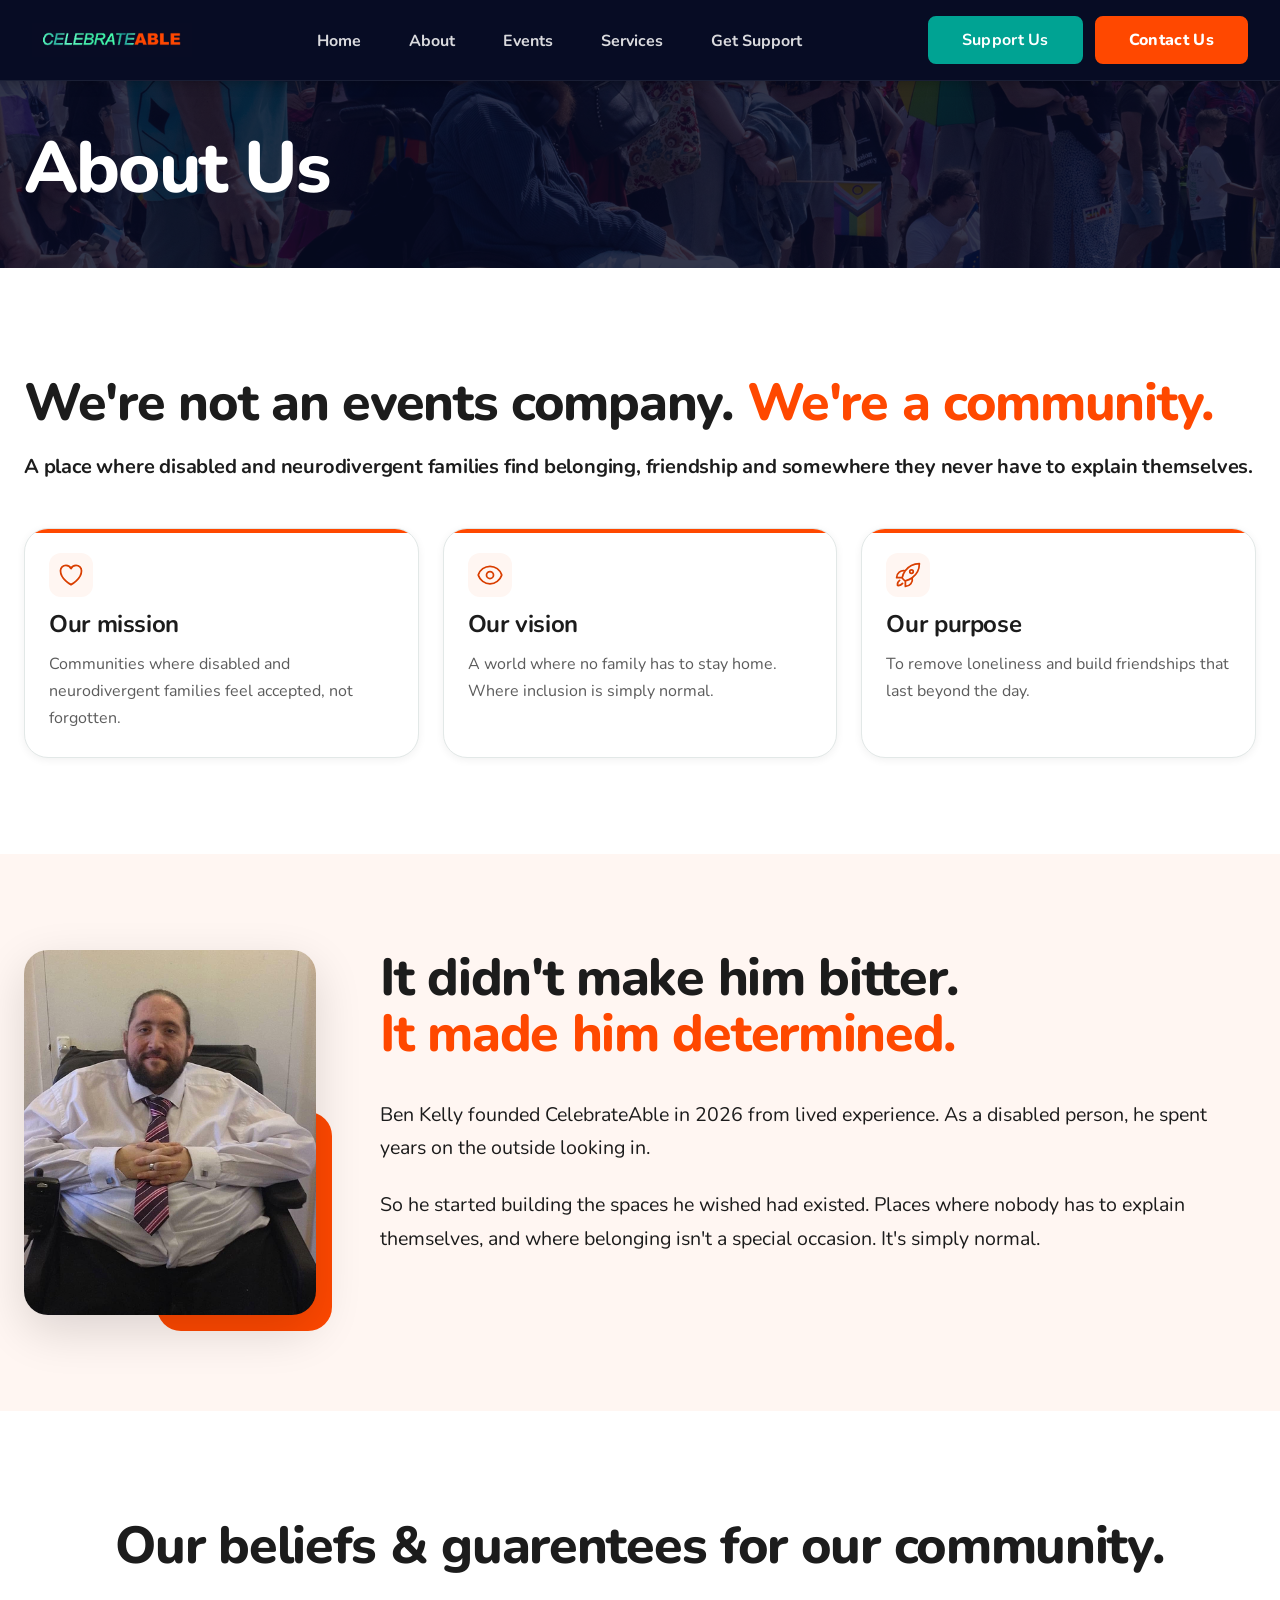
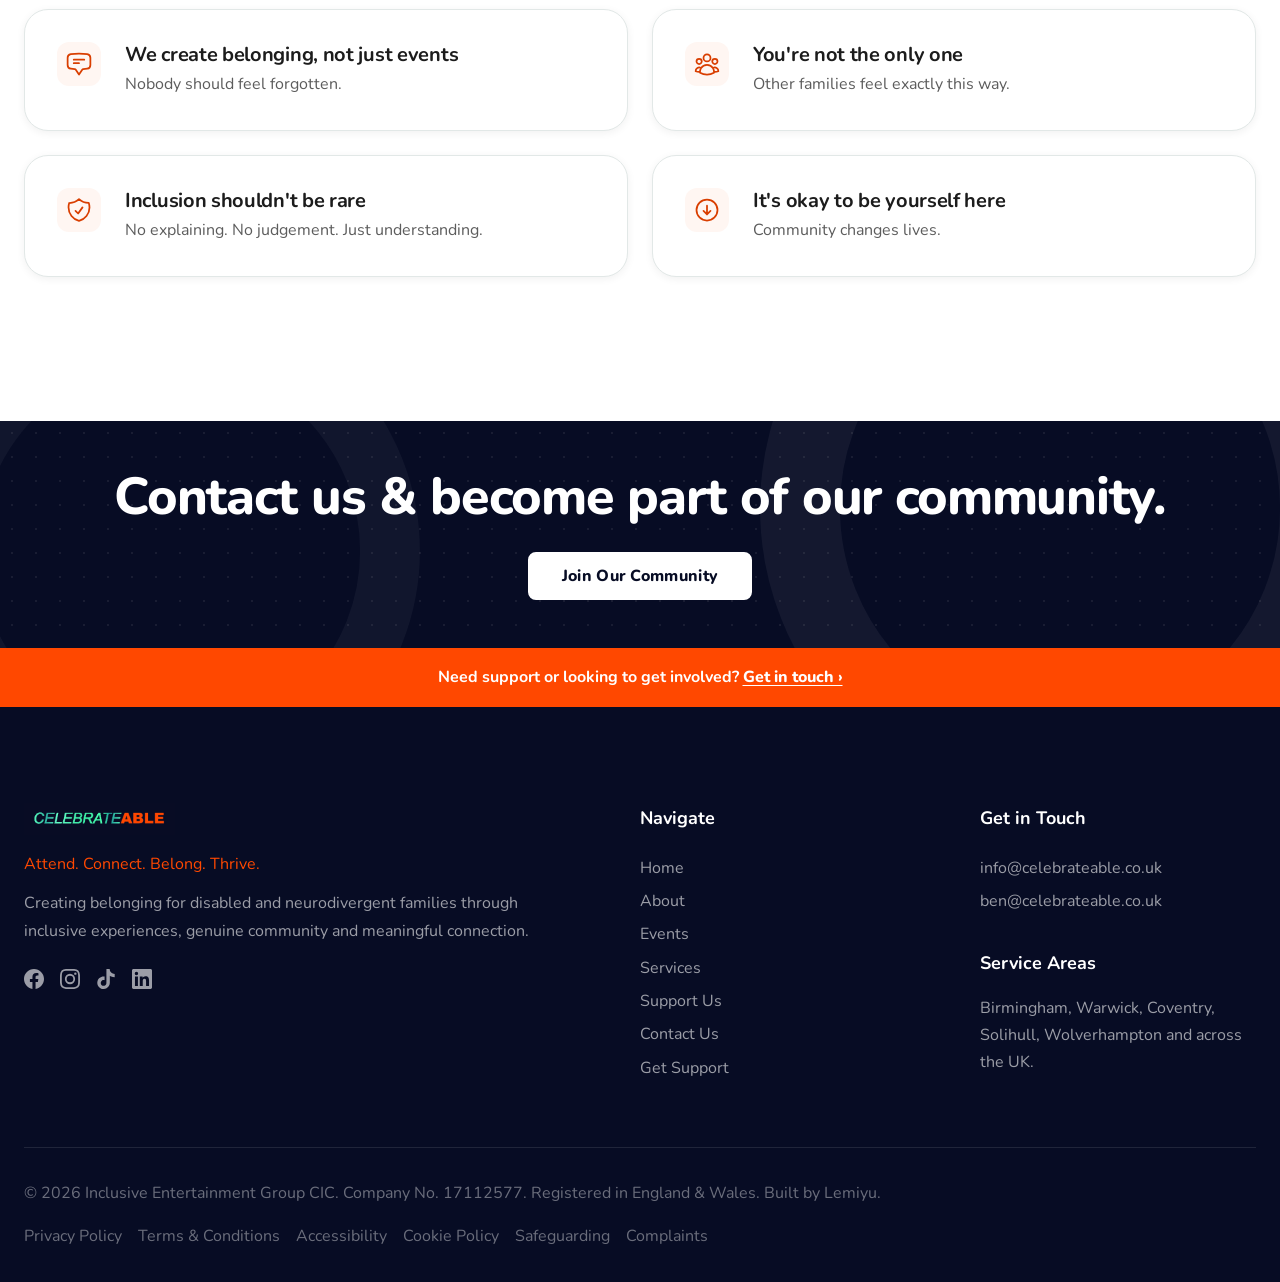
==== commit 8b7b3839: "Push 21.07.26" ====
--- a/about.html
+++ b/about.html
@@ -25,14 +25,15 @@
   <header>
     <nav class="lmy-nav" aria-label="Main navigation" id="main-nav">
       <div class="lmy-nav__inner">
-        <a href="/" class="lmy-nav__logo" aria-label="CelebrateAble home">
-          <img src="assets/images/celebrateable-logo.webp" alt="CelebrateAble" width="200" height="34">
+        <a href="../index.html" class="lmy-nav__logo" aria-label="CelebrateAble home">
+          <img src="../assets/images/celebrateable-logo.webp" alt="CelebrateAble" width="200" height="34">
         </a>
         <ul class="lmy-nav__links" id="nav-links" role="list">
-          <li><a href="/" aria-current="page">Home</a></li>
+          <li><a href="../index.html">Home</a></li>
           <li><a href="about.html">About</a></li>
           <li><a href="events.html">Events</a></li>
           <li><a href="services.html">Services</a></li>
+          <li><a href="signposting.html">Get Support</a></li>
         </ul>
         <div class="lmy-nav__cta">
           <a href="support.html" class="lmy-button lmy-button--primary">Support Us</a>
@@ -43,10 +44,11 @@
         </button>
       </div>
       <div class="lmy-nav__mobile-menu" id="mobile-menu" role="navigation" aria-label="Mobile navigation">
-        <a href="/">Home</a>
+        <a href="../index.html">Home</a>
         <a href="about.html">About</a>
         <a href="events.html">Events</a>
         <a href="services.html">Services</a>
+        <a href="signposting.html">Get Support</a>
         <div class="lmy-nav__mobile-cta">
           <a href="support.html" class="lmy-button lmy-button--secondary">Support Us</a>
           <a href="contact.html" class="lmy-button lmy-button--accent">Contact Us</a>
@@ -65,15 +67,13 @@
     </section>
 
 
-    <div class="lmy-spacer" aria-hidden="true"></div>
-
 
     <!-- ===== WHO WE ARE — white opener ===== -->
     <section class="lmy-section-bottom-half" aria-labelledby="whoweare-heading">
       <div class="lmy-container">
         <div class="lmy-text-left lmy-fade-in">
           <h2 id="whoweare-heading">We're not an events company. <em class="lmy__heading-highlight">We're a community.</em></h2>
-          <p>A place where disabled and neurodivergent families find belonging, friendship and somewhere they never have to explain themselves.</p>
+          <h4>A place where disabled and neurodivergent families find belonging, friendship and somewhere they never have to explain themselves.</h4>
         </div>
       </div>
     </section>
@@ -130,8 +130,8 @@
     <!-- ===== THE THINGS WE HOLD TO BE TRUE — light teal ===== -->
     <section class="lmy-section" aria-labelledby="believe-heading">
       <div class="lmy-container">
-        <div class="lmy-section-header lmy-text-left lmy-fade-in">
-          <h2 id="believe-heading">Our Beliefs & Guarantees.</h2>
+        <div class="lmy-section-header lmy-text-center lmy-fade-in">
+          <h2 id="believe-heading">Our beliefs & guarentees for our community.</h2>
         </div>
         <div class="lmy-beliefs lmy-fade-in">
           <div class="lmy-belief">
@@ -181,9 +181,8 @@
       <div class="lmy-community-ring" aria-hidden="true"></div>
       <div class="lmy-container">
         <div class="lmy-community-inner lmy-fade-in">
-          <p class="lmy-section-label">Join Our community</p>
-          <h2 id="community-heading">Come and find your people.</h2>
-          <a href="events.html" class="lmy-button lmy-button--blue">Join Our Community</a>
+          <h2 id="community-heading">Contact us & become part of our community.</h2>
+          <a href="contact.html" class="lmy-button lmy-button--blue">Join Our Community</a>
         </div>
       </div>
     </section>
@@ -193,17 +192,17 @@
   <!-- ORANGE CTA BAR -->
   <div class="lmy-cta-bar" role="complementary" aria-label="Quick support link">
     <div class="lmy-cta-bar__inner">
-      <p>Need support or looking to get involved? <a href="contact-us.html">Get in touch &rsaquo;</a></p>
+      <p>Need support or looking to get involved? <a href="contact.html">Get in touch &rsaquo;</a></p>
     </div>
   </div>
 
-  <!-- FOOTER -->
+<!-- FOOTER -->
   <footer class="lmy-footer" aria-label="Site footer">
     <div class="lmy-container">
       <div class="lmy-footer__inner">
         <div class="lmy-footer__brand">
           <img src="../assets/images/celebrateable-logo.webp" alt="CelebrateAble" class="lmy-footer__logo" width="200" height="32">
-          <p>Attend. Connect. Belong. Thrive.</p>
+          <p style="color: var(--lmy-color-brand-accent);">Attend. Connect. Belong. Thrive.</p>
           <p>Creating belonging for disabled and neurodivergent families through inclusive experiences, genuine community and meaningful connection.</p>
           <div class="lmy-footer__social" aria-label="Social media links">
             <a href="https://facebook.com/profile.php?id=61583597405383" aria-label="Facebook" rel="noopener noreferrer" target="_blank"><svg xmlns="http://www.w3.org/2000/svg" width="20" height="20" fill="currentColor" viewBox="0 0 24 24" aria-hidden="true"><path d="M24 12.073c0-6.627-5.373-12-12-12s-12 5.373-12 12c0 5.99 4.388 10.954 10.125 11.854v-8.385H7.078v-3.47h3.047V9.43c0-3.007 1.792-4.669 4.533-4.669 1.312 0 2.686.235 2.686.235v2.953H15.83c-1.491 0-1.956.925-1.956 1.874v2.25h3.328l-.532 3.47h-2.796v8.385C19.612 23.027 24 18.062 24 12.073z"/></svg></a>
@@ -219,7 +218,9 @@
             <li><a href="about.html">About</a></li>
             <li><a href="events.html">Events</a></li>
             <li><a href="services.html">Services</a></li>
-            <li><a href="contact-us.html">Contact Us</a></li>
+            <li><a href="support.html">Support Us</a></li>
+            <li><a href="contact.html">Contact Us</a></li>
+            <li><a href="signposting.html">Get Support</a></li>
           </ul>
         </div>
         <div>
@@ -233,12 +234,14 @@
         </div>
       </div>
       <div class="lmy-footer__bottom">
-        <p>&copy; 2026 Inclusive Entertainment Group CIC. Company No. 17112577. Registered in England &amp; Wales.</p>
+        <p>&copy; 2026 Inclusive Entertainment Group CIC. Company No. 17112577. Registered in England &amp; Wales. Built by <a href="https://www.lemiyu.com/" rel="noopener noreferrer" target="_blank">Lemiyu</a>.</p>
         <nav class="lmy-footer__legal" aria-label="Legal pages">
-          <a href="privacy-policy.html">Privacy Policy</a>
-          <a href="terms-and-conditions.html">Terms &amp; Conditions</a>
-          <a href="accessibility-statement.html">Accessibility</a>
-          <a href="cookie-policy.html">Cookie Policy</a>
+          <a href="privacy.html">Privacy Policy</a>
+          <a href="terms.html">Terms &amp; Conditions</a>
+          <a href="accessibility.html">Accessibility</a>
+          <a href="cookies.html">Cookie Policy</a>
+          <a href="safeguarding.html">Safeguarding</a>
+          <a href="complaints.html">Complaints</a>
         </nav>
       </div>
     </div>
--- a/assets/css/base.css
+++ b/assets/css/base.css
@@ -57,7 +57,7 @@
   --lmy-font-weight-subheading:      700;
   --lmy-font-weight-body:            400;
   --lmy-font-weight-button:          700;
-  --lmy-line-height-heading:         1.08;
+  --lmy-line-height-heading:         1.5;
   --lmy-line-height-body:            1.7;
   --lmy-line-height-button:          1;
   --lmy-letter-spacing-heading:      -0.025em;
@@ -121,6 +121,23 @@
   --lmy-button-padding-y: 14px;
   --lmy-button-padding-x: 32px;
   --lmy-button-radius:    var(--lmy-radius-md);
+
+
+
+
+@media (max-width: 768px) {
+
+
+  --lmy-font-size-h1:                3rem;
+  --lmy-font-size-h2:                2.5rem;
+  --lmy-font-size-h3:                1.35rem;
+  --lmy-font-size-h4:                1.25rem;
+  --lmy-font-size-h5:                1.125rem;
+  
+
+
+}
+
 }
 
 
@@ -225,6 +242,7 @@
   line-height: var(--lmy-line-height-heading);
   letter-spacing: var(--lmy-letter-spacing-heading);
   color: var(--lmy-color-text-primary);
+  margin-bottom: 12px;
 }
 
 h3,
@@ -452,6 +470,7 @@
   cursor: pointer;
   border: 2px solid transparent;
   white-space: nowrap;
+  max-width: 450px;
 }
 
 .lmy-button:focus-visible {
@@ -913,9 +932,6 @@
   border-bottom: 1px solid var(--lmy-color-border-primary);
 }
 
-.lmy-faq-item:first-child {
-  border-top: 1px solid var(--lmy-color-border-primary);
-}
 
 .lmy-faq__question {
   width: 100%;
@@ -936,7 +952,7 @@
 }
 
 .lmy-faq__question:hover {
-  color: var(--lmy-color-brand-primary);
+  color: var(--lmy-color-brand-accent);
 }
 
 .lmy-faq__question:focus-visible {
@@ -984,6 +1000,26 @@
 }
 
 
+/* FAQ accordion — smooth slide via grid-rows */
+.lmy-faq__answer {
+  display: grid;
+  grid-template-rows: 0fr;
+  transition: grid-template-rows var(--lmy-transition-standard);
+}
+
+.lmy-faq__answer[data-open="true"] {
+  grid-template-rows: 1fr;
+}
+
+.lmy-faq__answer > div {
+  overflow: hidden;
+}
+
+.lmy-faq__answer-inner {
+  padding-top: var(--lmy-space-md);
+}
+
+
 /* ============================================================
    6. SECTIONS
    ============================================================ */
@@ -1128,7 +1164,7 @@
 /* --- Section header --- */
 
 .lmy-section-header {
-  margin-bottom: 56px;
+  margin-bottom: 24px;
 }
 
 
@@ -1142,7 +1178,7 @@
   display: grid;
   grid-template-columns: 1fr;
   gap: var(--lmy-space-3xl);
-  align-items: center;
+  align-items: flex-start;
 }
 
 .lmy-story-split {
@@ -1520,7 +1556,7 @@
 
 .lmy-service-card__accent {
   height: 5px;
-  background: var(--lmy-color-bg-dark);
+  background: var(--lmy-color-brand-accent);
   flex-shrink: 0;
 }
 
@@ -1529,7 +1565,7 @@
 }
 
 .lmy-service-card--corporate .lmy-service-card__accent {
-  background: linear-gradient(90deg, var(--lmy-color-brand-primary), var(--lmy-color-brand-accent));
+  background: var(--lmy-color-brand-accent);
 }
 
 .lmy-service-card__image {
@@ -1584,7 +1620,7 @@
 .lmy-usp-tile {
   background: #fff;
   border-radius: var(--lmy-radius-2xl);
-  padding: var(--lmy-space-2xl);
+  padding: var(--lmy-space-lg);
   box-shadow: var(--lmy-shadow-sm);
   border: 1px solid var(--lmy-color-border-primary);
   display: flex;
@@ -1615,7 +1651,7 @@
 .lmy-usp-tile__icon {
   width: 44px;
   height: 44px;
-  background-color: var(--lmy-color-bg-section);
+  background-color: var(--lmy-color-bg-section-alt);
   border-radius: var(--lmy-radius-lg);
   display: flex;
   align-items: center;
@@ -1626,7 +1662,7 @@
 .lmy-usp-tile__icon svg {
   width: 28px;
   height: 28px;
-  stroke: var(--lmy-color-border-focus);
+  stroke: var(--lmy-color-brand-accent-hover);
 }
 
 /* --- Community section (bold teal, thin) --- */
@@ -1661,7 +1697,7 @@
   display: flex;
   flex-direction: column;
   align-items: center;
-  gap: var(--lmy-space-xl);
+  gap: var(--lmy-space-md);
 }
 
 .lmy-community-inner h2 {
@@ -2057,7 +2093,7 @@
 .lmy-footer__links {
   display: flex;
   flex-direction: column;
-  gap: var(--lmy-space-sm);
+
 }
 
 .lmy-footer__links a {
@@ -2187,7 +2223,9 @@
 
 .lmy-trust-bar__item {
   font-family: var(--lmy-font-family-heading);
-  font-size: var(--lmy-font-size-body-sm);
+  font-size: var(--lmy-font-size-body);
+  margin-right: 24px;
+  margin-left: 24px;
   font-weight: var(--lmy-font-weight-subheading);
   line-height: 1;
   color: var(--lmy-color-bg-base);
@@ -2201,7 +2239,7 @@
   flex-shrink: 0;
 }
 
-@media (max-width: 767px) {
+@media (max-width: 1200px) {
   .lmy-trust-bar__inner {
     justify-content: flex-start;
     width: max-content;
@@ -2232,7 +2270,7 @@
 .lmy-beliefs {
   display: grid;
   grid-template-columns: 1fr;
-  gap: var(--lmy-space-2xl);
+  gap: var(--lmy-space-lg);
   margin: 0 auto;
 }
 
@@ -2266,7 +2304,7 @@
   width: 44px;
   height: 44px;
   border-radius: var(--lmy-radius-lg);
-  background-color: var(--lmy-color-bg-section);
+  background-color: var(--lmy-color-bg-section-alt);
   display: flex;
   align-items: center;
   justify-content: center;
@@ -2275,7 +2313,7 @@
 .lmy-belief__mark svg {
   width: 28px;
   height: 28px;
-  stroke: var(--lmy-color-bg-dark);
+  stroke: var(--lmy-color-brand-accent-hover);
 }
 
 .lmy-belief__text {
@@ -2323,7 +2361,7 @@
   width: 44px;
   height: 44px;
   border-radius: var(--lmy-radius-pill);
-  background-color: var(--lmy-color-brand-primary);
+  background-color: var(--lmy-color-brand-accent);
   color: #fff;
   font-family: var(--lmy-font-family-heading);
   font-weight: 800;
@@ -2343,7 +2381,7 @@
   grid-template-columns: 1fr;
   gap: var(--lmy-space-lg);
   align-items: center;
-  padding: var(--lmy-space-2xl);
+  padding: var(--lmy-space-xl);
   background: #fff;
   border-radius: var(--lmy-radius-2xl);
   box-shadow: var(--lmy-shadow-sm);
@@ -2359,6 +2397,7 @@
 
 .lmy-consult__text h3 {
   margin-bottom: var(--lmy-space-xs);
+  margin-top: var(--lmy-space-xs);
 }
 
 .lmy-consult__text p {
@@ -2821,9 +2860,9 @@
 }
 
 .lmy-legal-nav a[aria-current="true"] {
-  color: var(--lmy-color-brand-primary);
-  background-color: var(--lmy-color-bg-section);
-  border-left-color: var(--lmy-color-brand-primary);
+  color: var(--lmy-color-brand-accent);
+  background-color: var(--lmy-color-bg-section-alt);
+  border-left-color: var(--lmy-color-brand-accent);
 }
 
 /* Body content */
@@ -2868,7 +2907,7 @@
   margin-top: var(--lmy-space-2xl);
   padding: var(--lmy-space-xl);
   border-radius: var(--lmy-radius-2xl);
-  background-color: var(--lmy-color-bg-section);
+  background-color: var(--lmy-color-bg-section-alt);
   border: 1px solid var(--lmy-color-border-primary);
 }
 
@@ -2892,7 +2931,7 @@
   padding: var(--lmy-space-sm) var(--lmy-space-lg);
   border-radius: var(--lmy-radius-pill);
   background: #fff;
-  border: 1px solid var(--lmy-color-border-primary);
+  border: 1px solid var(--lmy-color-bg-dark);
   font-size: var(--lmy-font-size-body-sm);
   font-weight: 700;
   color: var(--lmy-color-text-primary);
@@ -2905,4 +2944,91 @@
 .lmy-other-policies__links a:hover {
   color: var(--lmy-color-brand-primary);
   box-shadow: var(--lmy-shadow-sm);
+}
+
+
+.lmy-legal__notice {
+  padding: var(--lmy-space-lg);
+  margin-bottom: var(--lmy-space-xl);
+  border-radius: var(--lmy-radius-lg);
+  background-color: var(--lmy-color-bg-orange-light);
+  border: 1px solid var(--lmy-color-brand-accent);
+}
+
+.lmy-legal__notice p {
+  margin: 0;
+  font-size: var(--lmy-font-size-body-sm);
+  color: var(--lmy-color-text-primary);
+}
+
+
+.lmy-signpost-links {
+  list-style: none;
+  display: flex;
+  flex-direction: column;
+  gap: var(--lmy-space-xs);
+  margin-top: var(--lmy-space-md);
+}
+
+.lmy-signpost-links a {
+  display: inline-flex;
+  align-items: center;
+  gap: var(--lmy-space-2xs);
+  font-weight: 700;
+  color: var(--lmy-color-brand-primary);
+  text-decoration: none;
+}
+
+.lmy-signpost-links a:hover {
+  color: var(--lmy-color-brand-accent);
+}
+
+
+/* FAQ category groups (signposting) */
+.lmy-faq-group {
+  margin-top: var(--lmy-space-2xl);
+}
+
+.lmy-faq-group:first-of-type {
+  margin-top: var(--lmy-space-2xl);
+}
+
+.lmy-faq-group__title {
+  font-size: var(--lmy-font-size-h3);
+  margin-bottom: var(--lmy-space-lg);
+  padding-bottom: var(--lmy-space-md);
+  border-bottom: 2px solid var(--lmy-color-brand-accent);
+}
+
+.lmy-faq__answer {
+  display: grid;
+  grid-template-rows: 0fr;
+  transition: grid-template-rows var(--lmy-transition-standard);
+}
+
+.lmy-faq__answer[data-open="true"] {
+  grid-template-rows: 1fr;
+}
+
+.lmy-faq__answer > div {
+  overflow: hidden;
+}
+
+.lmy-faq__answer-inner {
+  padding-top: var(--lmy-space-md);
+}
+
+
+
+/* Crisis cards (signposting) */
+.lmy-crisis-card__number {
+  font-family: var(--lmy-font-family-heading);
+  font-size: var(--lmy-font-size-h4);
+  font-weight: 800;
+  color: var(--lmy-color-brand-primary);
+  margin-top: auto;
+}
+
+.lmy-crisis-card .lmy-button {
+  margin-top: var(--lmy-space-sm);
 }
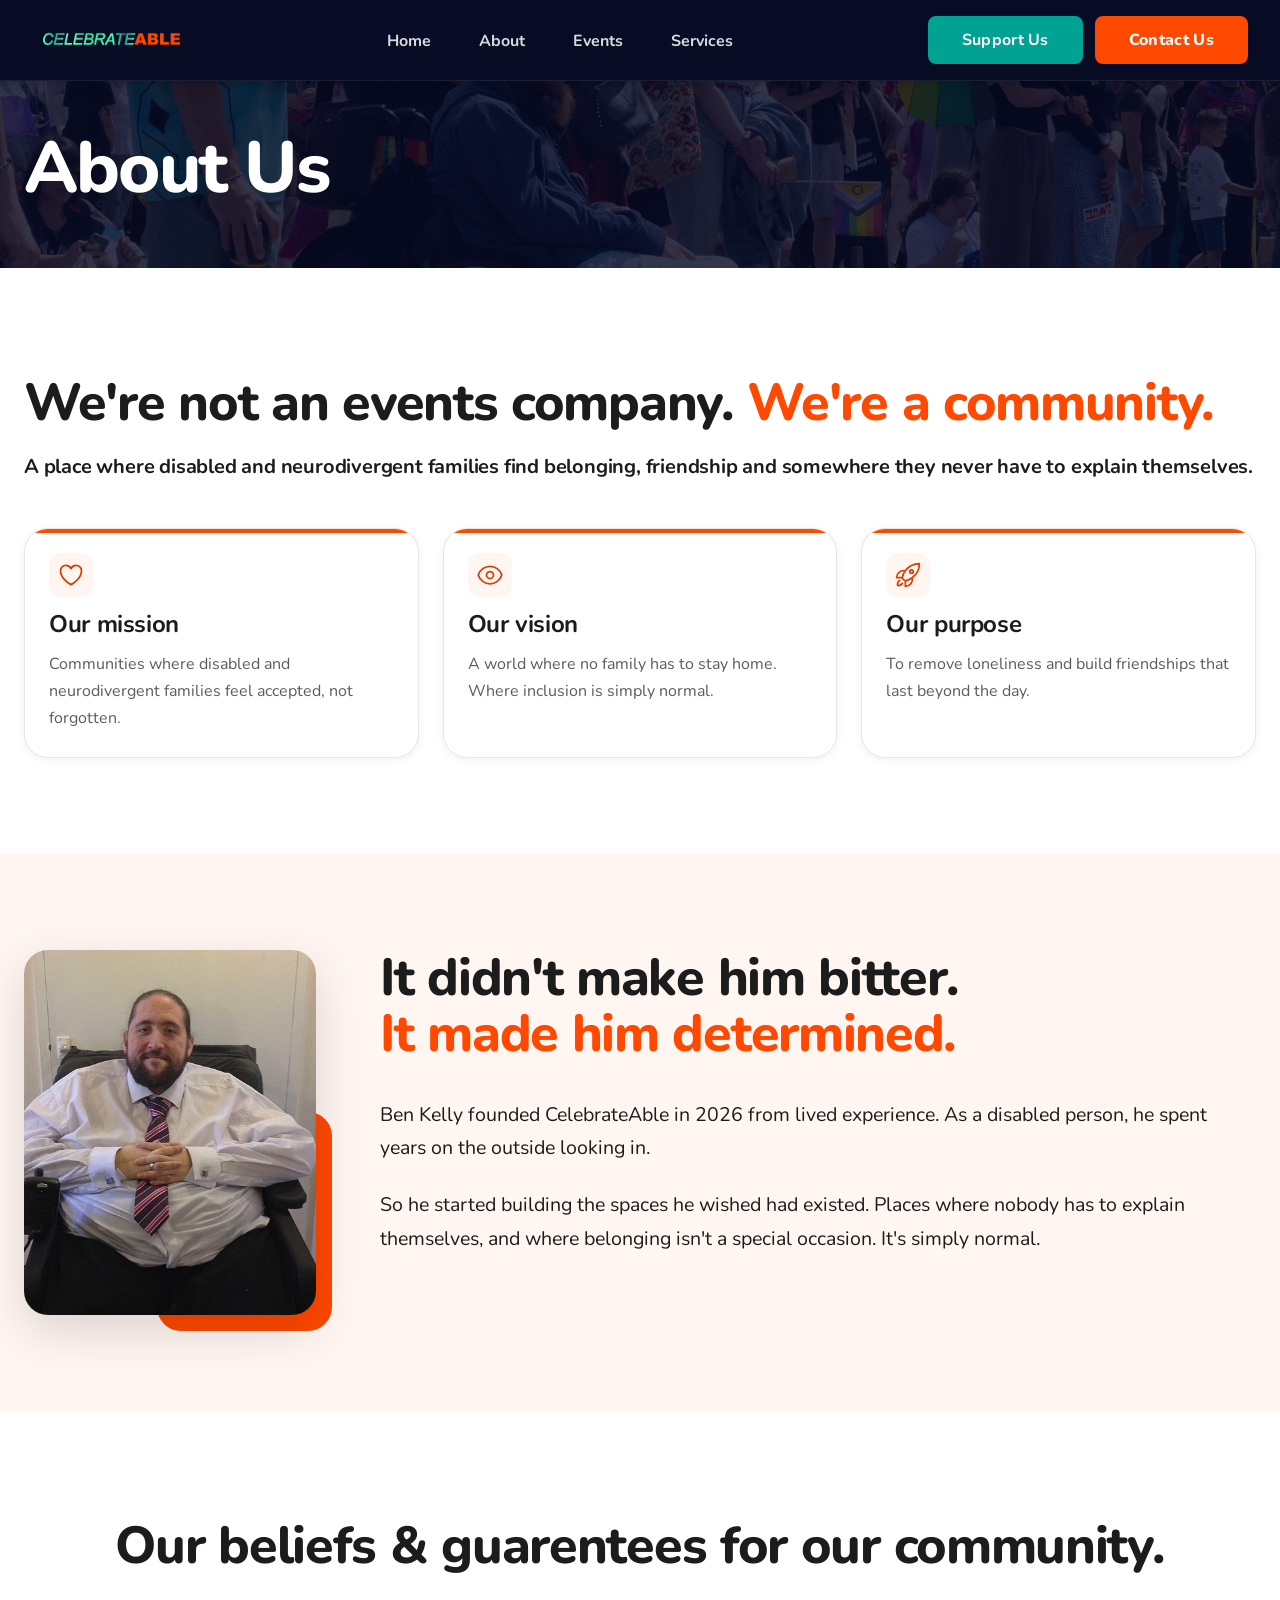
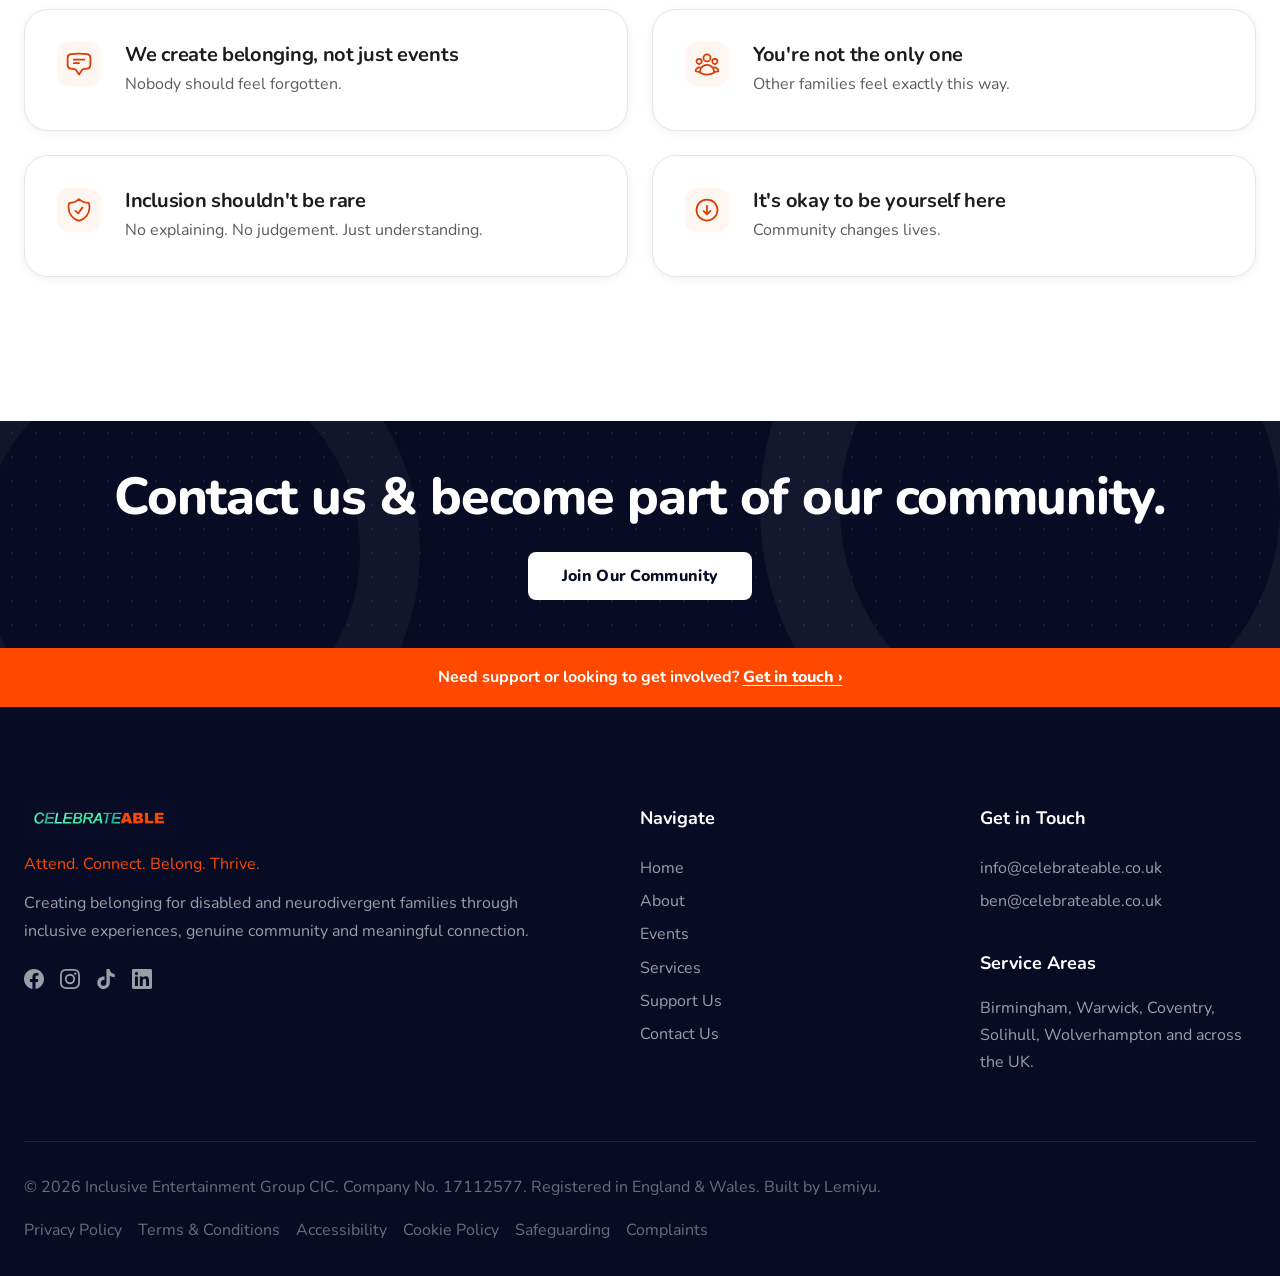
==== commit 03c026b3: "Analytics Set Up" ====
--- a/about.html
+++ b/about.html
@@ -3,14 +3,26 @@
 <head>
   <meta charset="UTF-8">
   <meta name="viewport" content="width=device-width, initial-scale=1.0">
+
+    <!-- Google tag (gtag.js) -->
+<script async src="https://www.googletagmanager.com/gtag/js?id=G-JXFV1ZX2JM"></script>
+<script>
+  window.dataLayer = window.dataLayer || [];
+  function gtag(){dataLayer.push(arguments);}
+  gtag('js', new Date());
+
+  gtag('config', 'G-JXFV1ZX2JM');
+</script>
+
+
   <title>About — CelebrateAble</title>
   <meta name="description" content="CelebrateAble was founded by Ben Kelly from lived experience, to create belonging for disabled and neurodivergent families.">
   <meta name="robots" content="index, follow">
-  <link rel="canonical" href="https://celebrateable.co.uk/about">
+  <link rel="canonical" href="https://celebrateable.co.uk/about.html">
   <meta property="og:title" content="About — CelebrateAble">
   <meta property="og:description" content="Founded from lived experience to create belonging for disabled and neurodivergent families.">
   <meta property="og:image" content="https://celebrateable.co.uk/assets/images/celebrateable-hero-banner.webp">
-  <meta property="og:url" content="https://celebrateable.co.uk/about">
+  <meta property="og:url" content="https://celebrateable.co.uk/about.html">
   <meta property="og:type" content="website">
   <link rel="icon" type="image/webp" href="../assets/images/celebrateable-favicon.webp">
   <link rel="apple-touch-icon" href="../assets/images/celebrateable-favicon.webp">
@@ -33,7 +45,9 @@
           <li><a href="about.html">About</a></li>
           <li><a href="events.html">Events</a></li>
           <li><a href="services.html">Services</a></li>
+          <!-- Signpost is hidden for now 
           <li><a href="signposting.html">Get Support</a></li>
+          -->
         </ul>
         <div class="lmy-nav__cta">
           <a href="support.html" class="lmy-button lmy-button--primary">Support Us</a>
@@ -48,7 +62,9 @@
         <a href="about.html">About</a>
         <a href="events.html">Events</a>
         <a href="services.html">Services</a>
+        <!-- Signpost is hidden for now 
         <a href="signposting.html">Get Support</a>
+        -->
         <div class="lmy-nav__mobile-cta">
           <a href="support.html" class="lmy-button lmy-button--secondary">Support Us</a>
           <a href="contact.html" class="lmy-button lmy-button--accent">Contact Us</a>
@@ -220,7 +236,9 @@
             <li><a href="services.html">Services</a></li>
             <li><a href="support.html">Support Us</a></li>
             <li><a href="contact.html">Contact Us</a></li>
+            <!-- Signposting removed for now 
             <li><a href="signposting.html">Get Support</a></li>
+            -->
           </ul>
         </div>
         <div>
--- a/assets/css/base.css
+++ b/assets/css/base.css
@@ -2795,7 +2795,14 @@
 }
 
 
-
+/* Honeypot — visually removed, still present in DOM for bots */
+.lmy-form__hp {
+  position: absolute;
+  left: -9999px;
+  width: 1px;
+  height: 1px;
+  overflow: hidden;
+}
 
 /* --- Legal / policy pages --- */
 
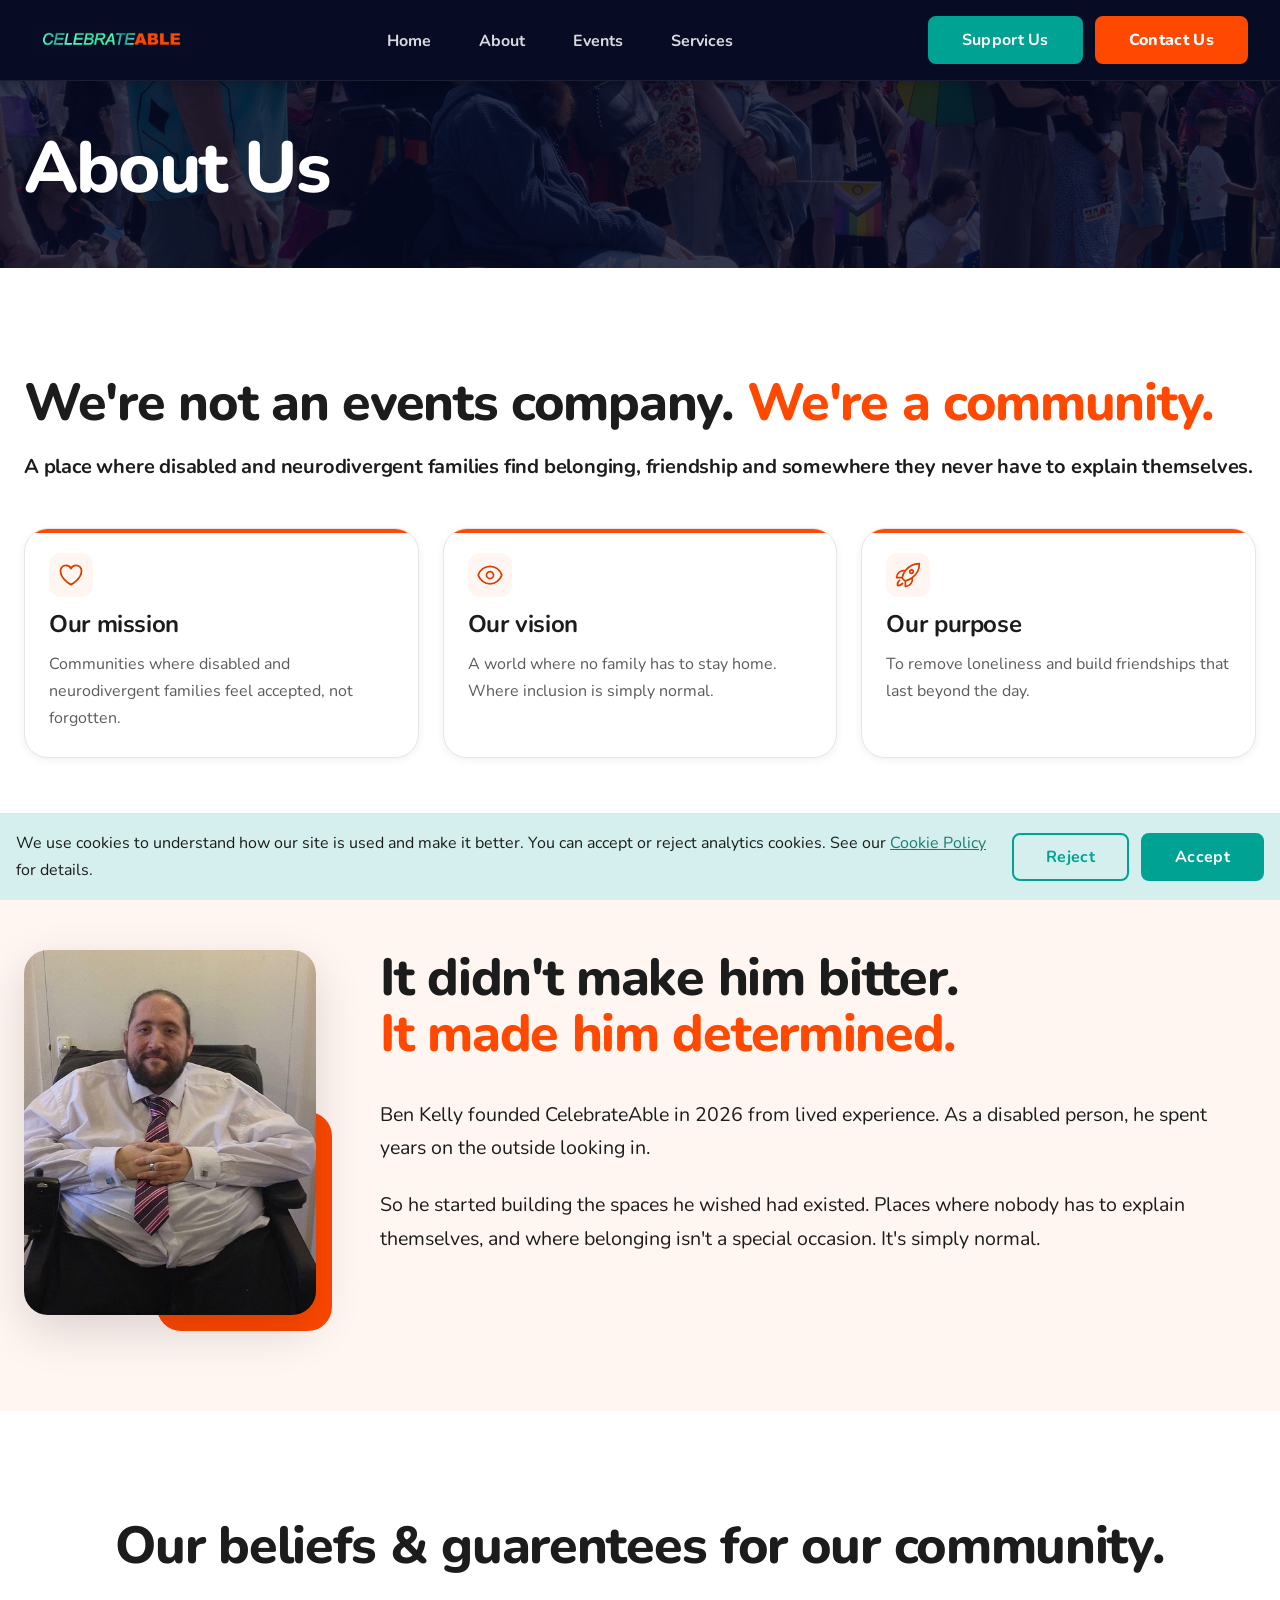
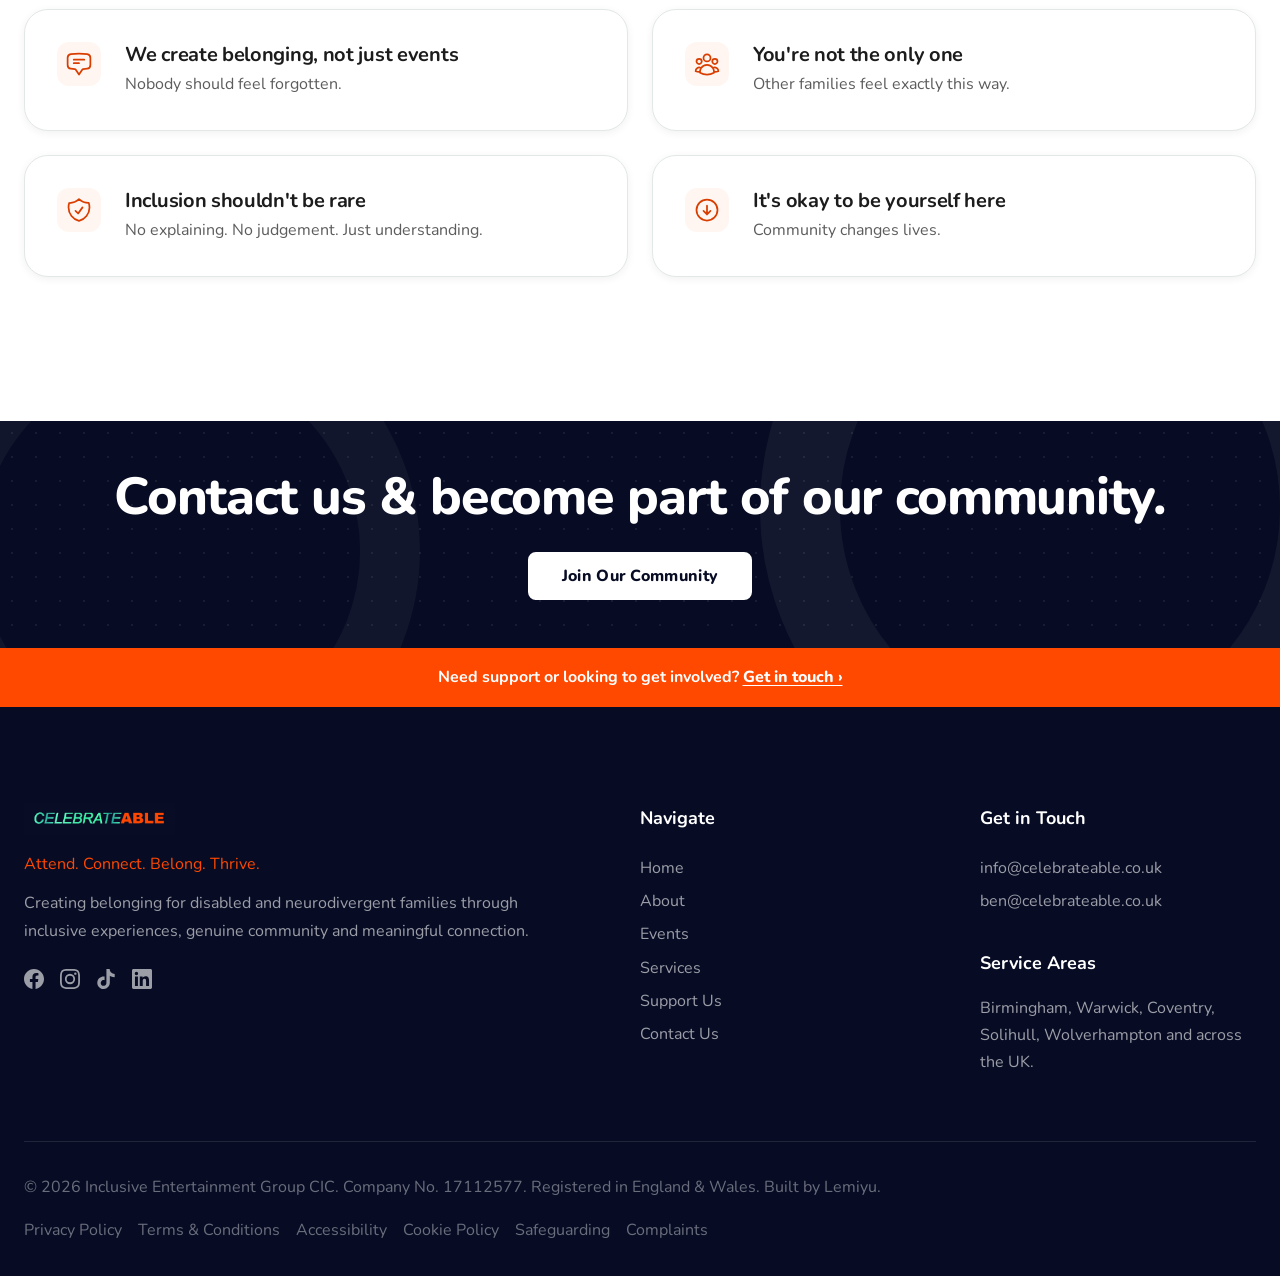
==== commit fe114a3e: "Cookie Banner Part 1" ====
--- a/about.html
+++ b/about.html
@@ -4,15 +4,7 @@
   <meta charset="UTF-8">
   <meta name="viewport" content="width=device-width, initial-scale=1.0">
 
-    <!-- Google tag (gtag.js) -->
-<script async src="https://www.googletagmanager.com/gtag/js?id=G-JXFV1ZX2JM"></script>
-<script>
-  window.dataLayer = window.dataLayer || [];
-  function gtag(){dataLayer.push(arguments);}
-  gtag('js', new Date());
-
-  gtag('config', 'G-JXFV1ZX2JM');
-</script>
+
 
 
   <title>About — CelebrateAble</title>
@@ -268,6 +260,20 @@
   <script src="../assets/js/nav.js" type="module"></script>
   <script src="../assets/js/animations.js" type="module"></script>
   <script src="../assets/js/main.js" type="module"></script>
+  <script src="../assets/js/cookies.js" type="module"></script>
+
+<!-- COOKIE CONSENT BANNER -->
+<div class="lmy-cookie-banner" id="cookie-banner" role="dialog" aria-live="polite" aria-label="Cookie consent" hidden>
+  <div class="lmy-cookie-banner__inner">
+    <p class="lmy-cookie-banner__text">
+      We use cookies to understand how our site is used and make it better. You can accept or reject analytics cookies. See our <a href="cookies.html">Cookie Policy</a> for details.
+    </p>
+    <div class="lmy-cookie-banner__actions">
+      <button type="button" class="lmy-button lmy-button--secondary" id="cookie-reject">Reject</button>
+      <button type="button" class="lmy-button lmy-button--primary" id="cookie-accept">Accept</button>
+    </div>
+  </div>
+</div>
 
 </body>
 </html>
--- a/assets/css/base.css
+++ b/assets/css/base.css
@@ -3038,4 +3038,55 @@
 
 .lmy-crisis-card .lmy-button {
   margin-top: var(--lmy-space-sm);
-}+}
+
+
+/* ============================================================
+   Cookie consent banner
+   ============================================================ */
+.lmy-cookie-banner {
+  position: fixed;
+  bottom: 0;
+  left: 0;
+  right: 0;
+  z-index: var(--lmy-z-overlay);
+  background-color: var(--lmy-color-bg-surface);
+  border-top: var(--lmy-border-width) var(--lmy-border-style) var(--lmy-color-border-primary);
+  box-shadow: var(--lmy-shadow-card);
+  padding: var(--lmy-space-md);
+}
+
+.lmy-cookie-banner[hidden] {
+  display: none;
+}
+
+.lmy-cookie-banner__inner {
+  max-width: var(--lmy-container-max-width);
+  margin: 0 auto;
+  display: flex;
+  flex-direction: column;
+  gap: var(--lmy-space-md);
+  align-items: flex-start;
+}
+
+.lmy-cookie-banner__text {
+  margin: 0;
+  font-size: var(--lmy-font-size-body-sm);
+  color: var(--lmy-color-text-primary);
+}
+
+.lmy-cookie-banner__actions {
+  display: flex;
+  gap: var(--lmy-space-sm);
+  flex-shrink: 0;
+}
+
+/* Tablet and up: text left, buttons right on one row */
+@media (min-width: 768px) {
+  .lmy-cookie-banner__inner {
+    flex-direction: row;
+    align-items: center;
+    justify-content: space-between;
+  }
+}
+
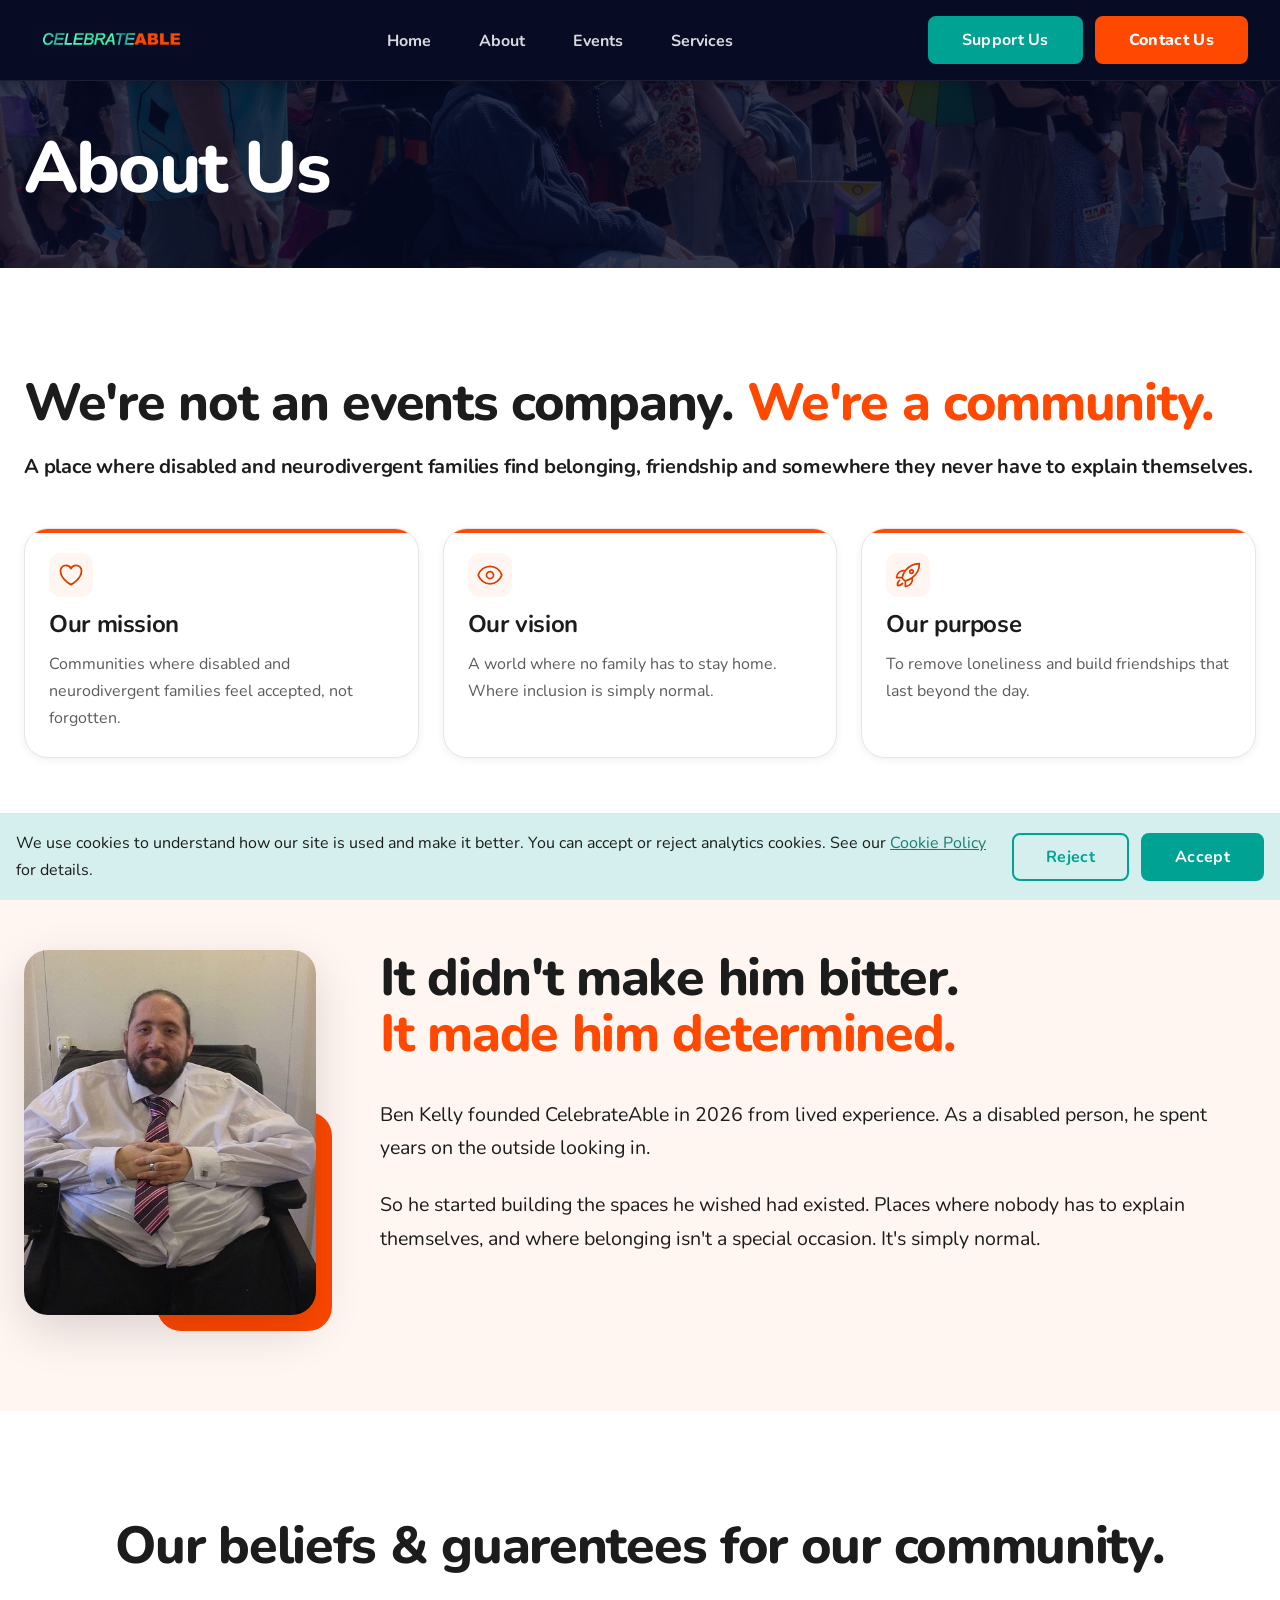
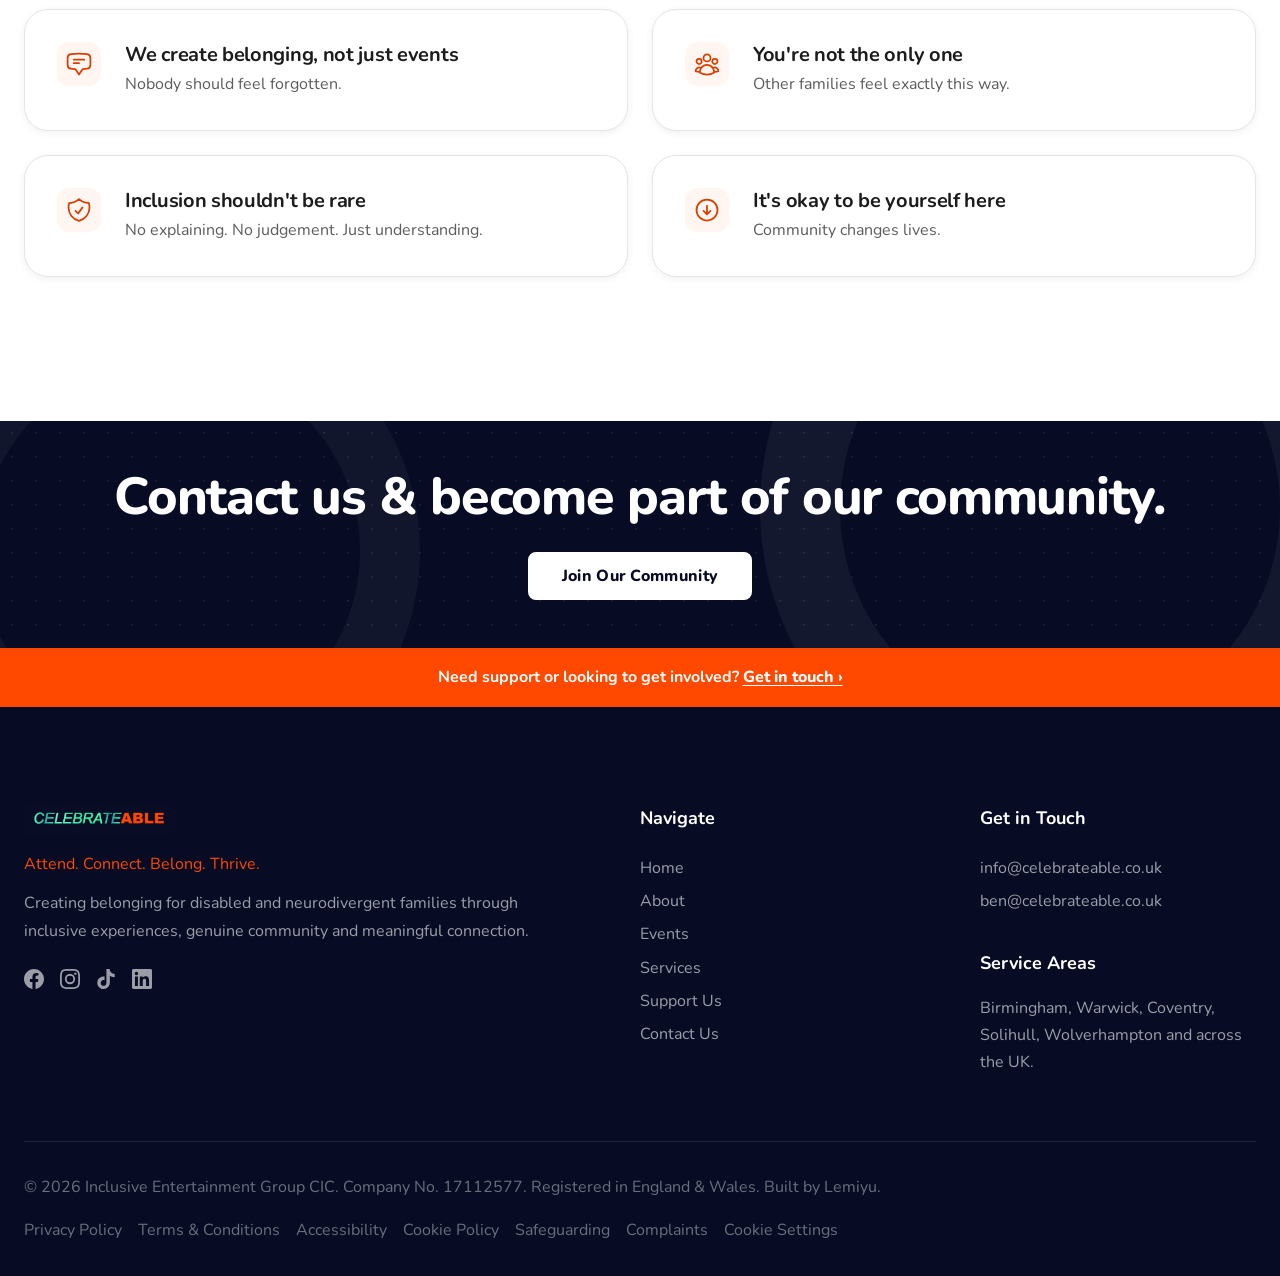
==== commit 4b4d1233: "Sharing Updates" ====
--- a/about.html
+++ b/about.html
@@ -13,9 +13,12 @@
   <link rel="canonical" href="https://celebrateable.co.uk/about.html">
   <meta property="og:title" content="About — CelebrateAble">
   <meta property="og:description" content="Founded from lived experience to create belonging for disabled and neurodivergent families.">
-  <meta property="og:image" content="https://celebrateable.co.uk/assets/images/celebrateable-hero-banner.webp">
+  <meta property="og:image" content="https://celebrateable.co.uk/assets/images/og-image.jpg">
+  <meta property="og:image:width" content="1200">
+  <meta property="og:image:height" content="630">
   <meta property="og:url" content="https://celebrateable.co.uk/about.html">
   <meta property="og:type" content="website">
+
   <link rel="icon" type="image/webp" href="../assets/images/celebrateable-favicon.webp">
   <link rel="apple-touch-icon" href="../assets/images/celebrateable-favicon.webp">
   <link rel="preconnect" href="https://fonts.googleapis.com">
@@ -252,6 +255,7 @@
           <a href="cookies.html">Cookie Policy</a>
           <a href="safeguarding.html">Safeguarding</a>
           <a href="complaints.html">Complaints</a>
+          <a href="#" id="cookie-settings-link">Cookie Settings</a>
         </nav>
       </div>
     </div>
--- a/assets/css/base.css
+++ b/assets/css/base.css
@@ -3049,7 +3049,7 @@
   bottom: 0;
   left: 0;
   right: 0;
-  z-index: var(--lmy-z-overlay);
+  z-index: 99999;
   background-color: var(--lmy-color-bg-surface);
   border-top: var(--lmy-border-width) var(--lmy-border-style) var(--lmy-color-border-primary);
   box-shadow: var(--lmy-shadow-card);
